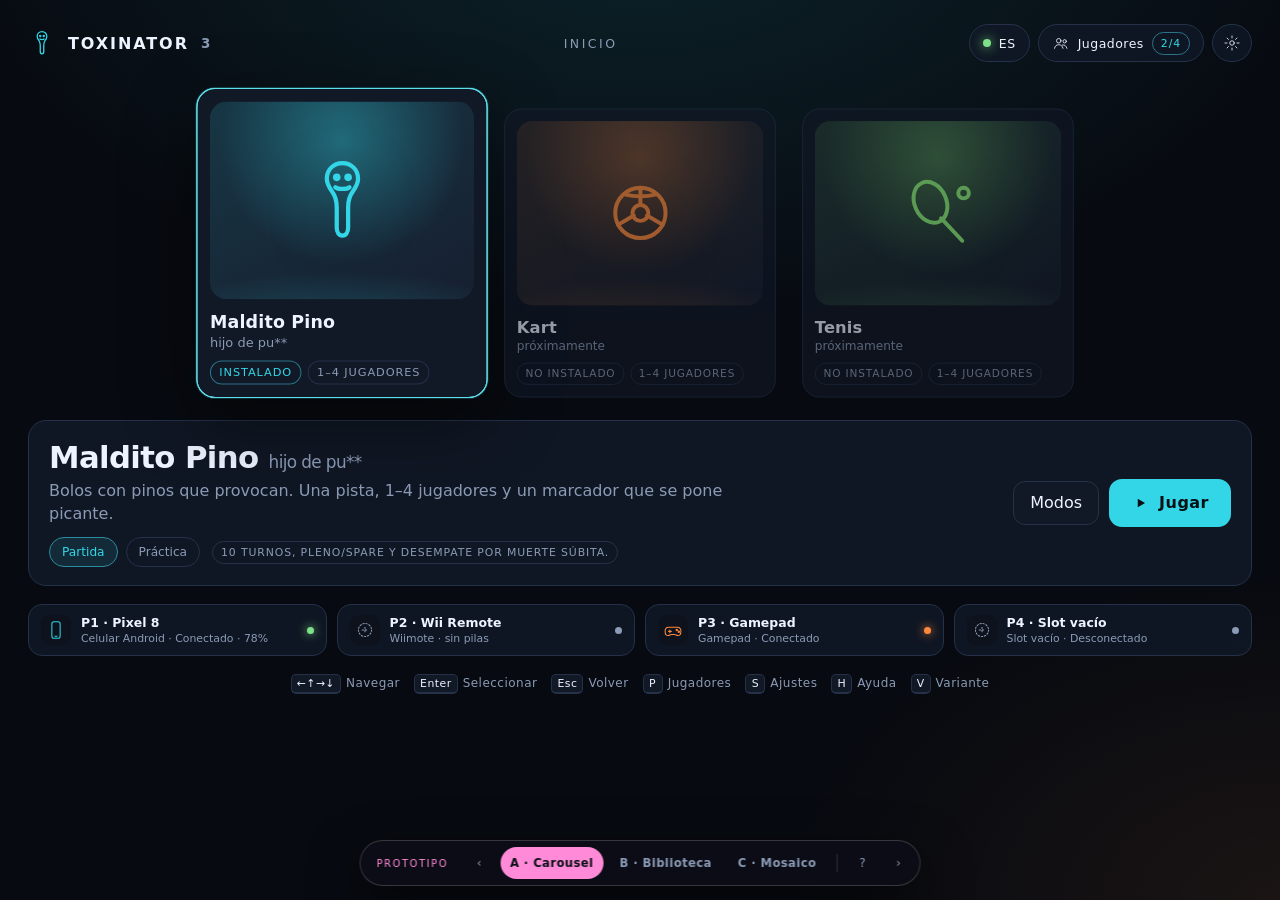
==== prototype/launcher/index.html @ 1ad97343 "prototype: add three launcher UX variants" ====
<!doctype html>
<html lang="es">
  <head>
    <meta charset="utf-8" />
    <meta name="viewport" content="width=device-width, initial-scale=1" />
    <meta name="theme-color" content="#070a10" />
    <title>Toxinator 3 — Launcher prototype</title>
    <link rel="stylesheet" href="./styles.css" />
  </head>
  <body>
    <div id="app"></div>
    <div id="proto-bar" aria-label="Selector de variante del prototipo"></div>
    <noscript>Este prototipo necesita JavaScript.</noscript>
    <script src="./app.js"></script>
  </body>
</html>
---- prototype/launcher/styles.css ----
:root {
  color-scheme: dark;
  --bg: #070a10;
  --bg-2: #0d121c;
  --panel: #111826;
  --panel-2: #161f30;
  --line: #243149;
  --text: #eef4ff;
  --muted: #8b9bb6;
  --accent: #33d6e6;
  --warm: #ff8a3d;
  --green: #7fe08a;
  --red: #ff5c6c;
  --radius: 18px;
  --shadow: 0 24px 80px rgba(0, 0, 0, 0.45);
}

* {
  box-sizing: border-box;
}

html,
body {
  margin: 0;
  min-height: 100%;
  background: var(--bg);
  color: var(--text);
  font-family: system-ui, -apple-system, "Segoe UI", Roboto, sans-serif;
  overscroll-behavior: none;
}

body {
  min-height: 100dvh;
  background:
    radial-gradient(1200px 700px at 50% -10%, rgba(51, 214, 230, 0.12), transparent 60%),
    radial-gradient(900px 600px at 100% 100%, rgba(255, 138, 61, 0.08), transparent 55%),
    var(--bg);
}

button {
  font: inherit;
  color: inherit;
  border: 0;
  background: none;
  cursor: pointer;
}

svg {
  display: block;
}

#app {
  min-height: 100dvh;
  position: relative;
  overflow: hidden;
}

.launcher {
  min-height: 100dvh;
  padding: 20px 28px 92px;
  display: grid;
  grid-template-rows: auto 1fr auto;
  gap: 18px;
}

/* ---------- top bar ---------- */

.topbar {
  display: flex;
  align-items: center;
  justify-content: space-between;
  gap: 20px;
  min-height: 46px;
}

.brand {
  display: flex;
  align-items: center;
  gap: 12px;
  font-weight: 800;
  letter-spacing: 0.12em;
  text-transform: uppercase;
}

.brand .mark {
  width: 28px;
  height: 28px;
  color: var(--accent);
}

.brand small {
  color: var(--muted);
  font-weight: 600;
  letter-spacing: 0.16em;
}

.topbar-center {
  color: var(--muted);
  font-size: 0.78rem;
  letter-spacing: 0.2em;
  text-transform: uppercase;
}

.topbar-actions {
  display: flex;
  align-items: center;
  gap: 8px;
}

.pill-button {
  display: inline-flex;
  align-items: center;
  gap: 8px;
  min-height: 38px;
  padding: 0 13px;
  border: 1px solid var(--line);
  border-radius: 999px;
  background: color-mix(in srgb, var(--panel) 82%, transparent);
  color: var(--text);
  font-size: 0.78rem;
  letter-spacing: 0.04em;
  transition: border-color 160ms ease, transform 160ms ease, background 160ms ease;
}

.pill-button:hover,
.pill-button:focus-visible {
  border-color: color-mix(in srgb, var(--accent) 70%, white);
  background: var(--panel-2);
  outline: none;
}

.pill-button:active {
  transform: translateY(1px);
}

.pill-button.icon-only {
  width: 40px;
  justify-content: center;
  padding: 0;
}

.pill-button .dot {
  width: 8px;
  height: 8px;
  border-radius: 50%;
  background: var(--green);
  box-shadow: 0 0 12px var(--green);
}

/* ---------- icons / art ---------- */

.game-art {
  position: relative;
  display: grid;
  place-items: center;
  overflow: hidden;
  border-radius: calc(var(--radius) - 2px);
  background:
    radial-gradient(circle at 50% 20%, color-mix(in srgb, var(--accent) 36%, transparent), transparent 60%),
    linear-gradient(150deg, color-mix(in srgb, var(--accent) 16%, var(--panel)), var(--panel-2));
  color: var(--accent);
}

.game-art::after {
  content: "";
  position: absolute;
  inset: auto -30% -55% -30%;
  height: 70%;
  background: radial-gradient(ellipse at center, color-mix(in srgb, var(--accent) 26%, transparent), transparent 70%);
  pointer-events: none;
}

.game-art svg {
  width: 46%;
  height: 46%;
  position: relative;
  z-index: 1;
  filter: drop-shadow(0 14px 30px rgba(0, 0, 0, 0.35));
}

.game-art .ghost {
  position: absolute;
  right: -12%;
  bottom: -18%;
  width: 60%;
  height: 60%;
  opacity: 0.12;
  transform: rotate(-12deg);
}

/* ---------- common bits ---------- */

.badge {
  display: inline-flex;
  align-items: center;
  gap: 6px;
  padding: 4px 8px;
  border: 1px solid var(--line);
  border-radius: 999px;
  color: var(--muted);
  font-size: 0.68rem;
  letter-spacing: 0.08em;
  text-transform: uppercase;
}

.badge.accent {
  color: var(--accent);
  border-color: color-mix(in srgb, var(--accent) 40%, var(--line));
}

.badge.warn {
  color: var(--warm);
  border-color: color-mix(in srgb, var(--warm) 40%, var(--line));
}

.muted {
  color: var(--muted);
}

.hints {
  display: flex;
  flex-wrap: wrap;
  justify-content: center;
  gap: 14px;
  color: var(--muted);
  font-size: 0.75rem;
  letter-spacing: 0.04em;
  padding-bottom: 2px;
}

.hints kbd {
  display: inline-flex;
  align-items: center;
  justify-content: center;
  min-width: 20px;
  height: 20px;
  margin-right: 5px;
  padding: 0 5px;
  border: 1px solid var(--line);
  border-bottom-width: 2px;
  border-radius: 5px;
  background: var(--panel);
  color: var(--text);
  font: inherit;
  font-size: 0.68rem;
}

/* ---------- controllers ---------- */

.controller-strip {
  display: grid;
  grid-template-columns: repeat(4, minmax(0, 1fr));
  gap: 10px;
}

.controller-chip {
  display: flex;
  align-items: center;
  gap: 10px;
  min-width: 0;
  padding: 10px 12px;
  border: 1px solid var(--line);
  border-radius: 14px;
  background: color-mix(in srgb, var(--panel) 88%, transparent);
  text-align: left;
  transition: border-color 160ms ease, background 160ms ease;
}

.controller-chip:hover,
.controller-chip:focus-visible,
.controller-chip.selected {
  border-color: color-mix(in srgb, var(--accent) 55%, var(--line));
  background: var(--panel-2);
  outline: none;
}

.controller-chip .icon {
  width: 30px;
  height: 30px;
  display: grid;
  place-items: center;
  border-radius: 9px;
  background: var(--bg-2);
  color: var(--accent);
  flex: 0 0 auto;
}

.controller-chip.offline .icon {
  color: var(--muted);
}

.controller-chip.warn .icon {
  color: var(--warm);
}

.controller-chip .meta {
  min-width: 0;
  display: grid;
  gap: 2px;
}

.controller-chip .name {
  font-size: 0.78rem;
  font-weight: 650;
  white-space: nowrap;
  overflow: hidden;
  text-overflow: ellipsis;
}

.controller-chip .sub {
  font-size: 0.68rem;
  color: var(--muted);
  white-space: nowrap;
  overflow: hidden;
  text-overflow: ellipsis;
}

.controller-chip .state-dot {
  width: 7px;
  height: 7px;
  border-radius: 50%;
  margin-left: auto;
  background: var(--muted);
  flex: 0 0 auto;
}

.controller-chip.online .state-dot {
  background: var(--green);
  box-shadow: 0 0 10px var(--green);
}

.controller-chip.warn .state-dot {
  background: var(--warm);
  box-shadow: 0 0 10px var(--warm);
}

/* ---------- variant A: carousel ---------- */

.home-a {
  display: grid;
  grid-template-rows: auto 1fr auto auto auto;
  gap: 18px;
  min-height: calc(100dvh - 112px);
}

.carousel-wrap {
  display: grid;
  align-content: center;
  min-height: 0;
}

.carousel {
  display: flex;
  align-items: stretch;
  justify-content: center;
  gap: 18px;
  perspective: 1200px;
}

.game-card {
  position: relative;
  width: min(280px, 26vw);
  min-width: 210px;
  border: 1px solid var(--line);
  border-radius: var(--radius);
  background: var(--panel);
  padding: 12px;
  text-align: left;
  transition: transform 220ms ease, border-color 220ms ease, box-shadow 220ms ease, opacity 220ms ease;
  opacity: 0.62;
  transform: translateY(10px) scale(0.97);
}

.game-card .game-art {
  height: 190px;
  margin-bottom: 12px;
}

.game-card .card-title {
  font-size: 1.05rem;
  font-weight: 750;
  letter-spacing: 0.01em;
}

.game-card .card-sub {
  color: var(--muted);
  font-size: 0.78rem;
  margin-top: 2px;
}

.game-card .card-meta {
  display: flex;
  flex-wrap: wrap;
  gap: 6px;
  margin-top: 10px;
}

.game-card.selected {
  opacity: 1;
  transform: translateY(0) scale(1.04);
  border-color: color-mix(in srgb, var(--accent) 65%, white);
  box-shadow: 0 22px 70px rgba(0, 0, 0, 0.45), 0 0 0 1px color-mix(in srgb, var(--accent) 28%, transparent);
}

.game-card.selected::before {
  content: "";
  position: absolute;
  inset: -1px;
  border-radius: inherit;
  border: 1px solid color-mix(in srgb, var(--accent) 80%, white);
  pointer-events: none;
}

.details-a {
  display: grid;
  grid-template-columns: 1fr auto;
  gap: 20px;
  align-items: center;
  padding: 18px 20px;
  border: 1px solid var(--line);
  border-radius: var(--radius);
  background: color-mix(in srgb, var(--panel) 92%, transparent);
}

.details-a h2 {
  margin: 0 0 4px;
  font-size: clamp(1.4rem, 2.4vw, 2rem);
  letter-spacing: -0.02em;
}

.details-a p {
  margin: 0;
  color: var(--muted);
  max-width: 68ch;
  line-height: 1.45;
}

.details-actions {
  display: flex;
  gap: 10px;
  align-items: center;
}

.primary-button {
  display: inline-flex;
  align-items: center;
  justify-content: center;
  gap: 10px;
  min-height: 48px;
  padding: 0 22px;
  border-radius: 13px;
  background: var(--accent);
  color: #041014;
  font-weight: 800;
  letter-spacing: 0.03em;
  transition: transform 150ms ease, filter 150ms ease;
}

.primary-button:hover,
.primary-button:focus-visible {
  filter: brightness(1.08);
  outline: none;
}

.primary-button:active {
  transform: translateY(1px);
}

button:disabled {
  opacity: 0.42;
  cursor: not-allowed;
  filter: grayscale(0.25);
}

.secondary-button {
  display: inline-flex;
  align-items: center;
  justify-content: center;
  gap: 8px;
  min-height: 44px;
  padding: 0 16px;
  border: 1px solid var(--line);
  border-radius: 12px;
  background: var(--panel);
  color: var(--text);
  transition: border-color 150ms ease, background 150ms ease;
}

.secondary-button:hover,
.secondary-button:focus-visible {
  border-color: color-mix(in srgb, var(--accent) 55%, var(--line));
  background: var(--panel-2);
  outline: none;
}

.mode-pills {
  display: flex;
  gap: 8px;
  flex-wrap: wrap;
}

.mode-pill {
  padding: 7px 12px;
  border: 1px solid var(--line);
  border-radius: 999px;
  color: var(--muted);
  font-size: 0.76rem;
}

.mode-pill.selected {
  color: var(--accent);
  border-color: color-mix(in srgb, var(--accent) 55%, var(--line));
  background: color-mix(in srgb, var(--accent) 10%, transparent);
}

/* ---------- variant B: sidebar ---------- */

.home-b {
  display: grid;
  grid-template-columns: 310px minmax(0, 1fr) 292px;
  grid-template-rows: auto minmax(0, 1fr) auto;
  gap: 18px;
  min-height: calc(100dvh - 112px);
}

.home-b .topbar {
  grid-column: 1 / -1;
}

.sidebar-b {
  display: grid;
  align-content: start;
  gap: 10px;
  padding: 12px;
  border: 1px solid var(--line);
  border-radius: var(--radius);
  background: color-mix(in srgb, var(--panel) 72%, transparent);
  overflow: auto;
}

.sidebar-title {
  color: var(--muted);
  font-size: 0.7rem;
  letter-spacing: 0.16em;
  text-transform: uppercase;
  padding: 4px 8px 8px;
}

.side-item {
  display: grid;
  grid-template-columns: 54px minmax(0, 1fr) auto;
  gap: 12px;
  align-items: center;
  padding: 10px;
  border: 1px solid transparent;
  border-radius: 13px;
  text-align: left;
  transition: background 150ms ease, border-color 150ms ease;
}

.side-item:hover,
.side-item:focus-visible {
  background: var(--panel-2);
  outline: none;
}

.side-item.selected {
  border-color: color-mix(in srgb, var(--accent) 55%, var(--line));
  background: color-mix(in srgb, var(--accent) 9%, var(--panel));
}

.side-item .game-art {
  width: 54px;
  height: 54px;
  border-radius: 11px;
}

.side-item .game-art svg {
  width: 54%;
  height: 54%;
}

.side-item .title,
.side-item .sub {
  display: block;
}

.side-item .title {
  font-weight: 700;
  font-size: 0.9rem;
}

.side-item .sub {
  color: var(--muted);
  font-size: 0.72rem;
  margin-top: 2px;
}

.side-item .state {
  width: 8px;
  height: 8px;
  border-radius: 50%;
  background: var(--muted);
}

.side-item.installed .state {
  background: var(--green);
  box-shadow: 0 0 10px var(--green);
}

.hero-b {
  display: grid;
  grid-template-rows: minmax(0, 1fr) auto;
  gap: 16px;
  min-height: 0;
}

.hero-art-b {
  position: relative;
  min-height: 0;
  border: 1px solid var(--line);
  border-radius: var(--radius);
  overflow: hidden;
}

.hero-art-b .game-art {
  position: absolute;
  inset: 0;
  border-radius: 0;
}

.hero-art-b .game-art svg {
  width: min(34%, 300px);
  height: min(34%, 300px);
}

.hero-overlay-b {
  position: absolute;
  inset: auto 0 0;
  padding: 26px;
  background: linear-gradient(180deg, transparent, rgba(4, 8, 14, 0.92) 55%);
}

.hero-overlay-b h2 {
  margin: 0 0 6px;
  font-size: clamp(1.8rem, 3.6vw, 3.2rem);
  letter-spacing: -0.035em;
}

.hero-overlay-b p {
  margin: 0;
  max-width: 66ch;
  color: var(--muted);
  line-height: 1.45;
}

.hero-actions-b {
  display: flex;
  align-items: center;
  justify-content: space-between;
  gap: 14px;
  padding: 14px 16px;
  border: 1px solid var(--line);
  border-radius: var(--radius);
  background: var(--panel);
}

.hero-meta-b {
  display: flex;
  gap: 8px;
  flex-wrap: wrap;
}

.controller-panel-b {
  display: grid;
  align-content: start;
  gap: 10px;
  padding: 14px;
  border: 1px solid var(--line);
  border-radius: var(--radius);
  background: color-mix(in srgb, var(--panel) 78%, transparent);
}

.controller-panel-b .controller-strip {
  grid-template-columns: 1fr;
}

.panel-heading {
  display: flex;
  align-items: center;
  justify-content: space-between;
  gap: 10px;
  color: var(--muted);
  font-size: 0.7rem;
  letter-spacing: 0.14em;
  text-transform: uppercase;
  padding: 2px 4px 6px;
}

.panel-heading button {
  color: var(--accent);
  font-size: 0.7rem;
  letter-spacing: 0.06em;
  text-transform: uppercase;
}

.home-b .hints {
  grid-column: 1 / -1;
}

/* ---------- variant C: mosaic ---------- */

.home-c {
  display: grid;
  grid-template-rows: auto minmax(0, 1fr) auto auto;
  gap: 16px;
  min-height: calc(100dvh - 112px);
}

.top-c {
  display: flex;
  align-items: center;
  justify-content: space-between;
  gap: 16px;
}

.top-c .brand {
  font-size: 0.9rem;
}

.status-dots {
  display: flex;
  align-items: center;
  gap: 8px;
}

.status-dot {
  width: 10px;
  height: 10px;
  border-radius: 50%;
  background: var(--line);
}

.status-dot.online {
  background: var(--green);
  box-shadow: 0 0 12px var(--green);
}

.status-dot.warn {
  background: var(--warm);
  box-shadow: 0 0 12px var(--warm);
}

.grid-c {
  display: grid;
  grid-template-columns: 1.35fr 0.85fr;
  grid-template-rows: 1.2fr 0.8fr;
  gap: 14px;
  min-height: 0;
}

.tile {
  position: relative;
  border: 1px solid var(--line);
  border-radius: var(--radius);
  overflow: hidden;
  min-height: 0;
  text-align: left;
  transition: border-color 180ms ease, transform 180ms ease, opacity 180ms ease;
  opacity: 0.72;
}

.tile .game-art {
  position: absolute;
  inset: 0;
  border-radius: 0;
}

.tile .game-art svg {
  width: min(36%, 180px);
  height: min(36%, 180px);
}

.tile .tile-label {
  position: absolute;
  inset: auto 0 0;
  padding: 18px;
  background: linear-gradient(180deg, transparent, rgba(4, 8, 14, 0.92) 60%);
}

.tile .tile-label .title {
  font-size: clamp(1.1rem, 2.2vw, 1.7rem);
  font-weight: 800;
  letter-spacing: -0.02em;
}

.tile .tile-label .sub {
  color: var(--muted);
  font-size: 0.78rem;
  margin-top: 3px;
}

.tile.selected {
  opacity: 1;
  border-color: color-mix(in srgb, var(--accent) 70%, white);
  transform: scale(1.01);
  box-shadow: 0 18px 60px rgba(0, 0, 0, 0.4);
}

.tile.selected::after {
  content: "";
  position: absolute;
  inset: 0;
  border: 1px solid color-mix(in srgb, var(--accent) 80%, white);
  border-radius: inherit;
  pointer-events: none;
}

.tile.empty-tile {
  opacity: 0.38;
}

.sheet-c {
  display: grid;
  grid-template-columns: minmax(0, 1fr) auto;
  gap: 18px;
  align-items: center;
  padding: 16px 20px;
  border: 1px solid var(--line);
  border-radius: var(--radius);
  background: color-mix(in srgb, var(--panel) 92%, transparent);
  backdrop-filter: blur(12px);
}

.sheet-c h2 {
  margin: 0 0 4px;
  font-size: clamp(1.2rem, 2vw, 1.65rem);
}

.sheet-c p {
  margin: 0;
  color: var(--muted);
  line-height: 1.4;
}

.sheet-actions-c {
  display: flex;
  gap: 10px;
  align-items: center;
}

.empty-home {
  display: grid;
  place-content: center;
  gap: 14px;
  min-height: calc(100dvh - 190px);
  text-align: center;
  border: 1px dashed var(--line);
  border-radius: var(--radius);
}

.empty-home h2 {
  margin: 0;
  font-size: clamp(1.6rem, 3vw, 2.6rem);
}

.empty-home p {
  margin: 0;
  color: var(--muted);
  max-width: 56ch;
  line-height: 1.5;
}

.empty-home .secondary-button {
  justify-self: center;
  min-width: 220px;
}

/* ---------- overlays ---------- */

.overlay {
  position: fixed;
  inset: 0;
  z-index: 500;
  display: grid;
  place-items: center;
  padding: 24px 24px 92px;
  background: rgba(3, 6, 11, 0.82);
}

@keyframes overlay-in {
  from {
    opacity: 0;
  }
  to {
    opacity: 1;
  }
}

.panel {
  width: min(980px, 100%);
  max-height: min(760px, calc(100dvh - 130px));
  overflow: auto;
  border: 1px solid var(--line);
  border-radius: 24px;
  background: #141c2b;
  box-shadow: var(--shadow);
}

@keyframes panel-in {
  from {
    transform: translateY(16px) scale(0.985);
    opacity: 0;
  }
  to {
    transform: translateY(0) scale(1);
    opacity: 1;
  }
}

.panel-header {
  display: flex;
  align-items: flex-start;
  justify-content: space-between;
  gap: 18px;
  padding: 24px 26px 0;
}

.panel-header h2 {
  margin: 0;
  font-size: clamp(1.4rem, 2.4vw, 2rem);
  letter-spacing: -0.02em;
}

.panel-header p {
  margin: 4px 0 0;
  color: var(--muted);
  line-height: 1.4;
}

.panel-body {
  padding: 20px 26px 26px;
}

.panel-actions {
  display: flex;
  justify-content: flex-end;
  gap: 10px;
  padding: 0 26px 24px;
}

.panel-close {
  width: 40px;
  height: 40px;
  display: grid;
  place-items: center;
  border: 1px solid var(--line);
  border-radius: 11px;
  color: var(--muted);
}

.panel-close:hover,
.panel-close:focus-visible {
  color: var(--text);
  border-color: var(--accent);
  outline: none;
}

.detail-layout {
  display: grid;
  grid-template-columns: 300px minmax(0, 1fr);
  gap: 24px;
}

.detail-art {
  min-height: 300px;
  background-color: #0f1622;
}

.detail-info h3 {
  margin: 0 0 6px;
  font-size: clamp(1.6rem, 3vw, 2.4rem);
  letter-spacing: -0.03em;
}

.detail-info .subtitle {
  color: var(--muted);
  margin: 0 0 14px;
}

.detail-info .description {
  color: var(--muted);
  line-height: 1.55;
  margin: 0 0 18px;
}

.meta-grid {
  display: grid;
  grid-template-columns: repeat(2, minmax(0, 1fr));
  gap: 10px;
  margin: 18px 0;
}

.meta-item {
  padding: 10px 12px;
  border: 1px solid var(--line);
  border-radius: 12px;
  background: var(--bg-2);
}

.meta-item .label {
  color: var(--muted);
  font-size: 0.68rem;
  letter-spacing: 0.12em;
  text-transform: uppercase;
}

.meta-item .value {
  margin-top: 4px;
  font-weight: 650;
}

.mode-list {
  display: grid;
  gap: 8px;
  margin: 14px 0;
}

.mode-row {
  display: flex;
  align-items: center;
  justify-content: space-between;
  gap: 12px;
  padding: 12px 14px;
  border: 1px solid var(--line);
  border-radius: 12px;
  background: var(--bg-2);
  text-align: left;
}

.mode-row.selected {
  border-color: color-mix(in srgb, var(--accent) 60%, var(--line));
  background: color-mix(in srgb, var(--accent) 8%, var(--bg-2));
}

.mode-row .mode-name,
.mode-row .mode-desc {
  display: block;
}

.mode-row .mode-name {
  font-weight: 650;
}

.mode-row .mode-desc {
  color: var(--muted);
  font-size: 0.78rem;
  margin-top: 2px;
}

/* settings */

.settings-list {
  display: grid;
  gap: 8px;
}

.setting-row {
  display: grid;
  grid-template-columns: minmax(0, 1fr) auto;
  gap: 16px;
  align-items: center;
  padding: 13px 14px;
  border: 1px solid var(--line);
  border-radius: 12px;
  background: var(--bg-2);
  text-align: left;
}

.setting-row.selected {
  border-color: color-mix(in srgb, var(--accent) 60%, var(--line));
  background: color-mix(in srgb, var(--accent) 8%, var(--bg-2));
}

.setting-row .setting-label {
  font-weight: 650;
}

.setting-row .setting-desc {
  color: var(--muted);
  font-size: 0.76rem;
  margin-top: 2px;
}

.setting-value {
  display: flex;
  align-items: center;
  gap: 8px;
  color: var(--accent);
  font-weight: 700;
  font-variant-numeric: tabular-nums;
}

.value-step {
  width: 30px;
  height: 30px;
  display: grid;
  place-items: center;
  border: 1px solid var(--line);
  border-radius: 8px;
  color: var(--muted);
  background: var(--panel);
}

.value-step:hover,
.value-step:focus-visible {
  color: var(--text);
  border-color: var(--accent);
  outline: none;
}

/* players */

.players-summary {
  display: flex;
  align-items: center;
  justify-content: space-between;
  gap: 14px;
  padding: 12px 14px;
  margin-bottom: 14px;
  border: 1px solid var(--line);
  border-radius: 12px;
  background: var(--bg-2);
}

.players-summary .caps {
  display: flex;
  gap: 6px;
  flex-wrap: wrap;
}

.slots-grid {
  display: grid;
  grid-template-columns: repeat(2, minmax(0, 1fr));
  gap: 12px;
}

.slot-card {
  display: grid;
  gap: 12px;
  padding: 16px;
  border: 1px solid var(--line);
  border-radius: 14px;
  background: var(--bg-2);
  text-align: left;
  transition: border-color 150ms ease, background 150ms ease;
}

.slot-card:hover,
.slot-card:focus-visible {
  border-color: color-mix(in srgb, var(--accent) 45%, var(--line));
  outline: none;
}

.slot-card.selected {
  border-color: color-mix(in srgb, var(--accent) 70%, var(--line));
  background: color-mix(in srgb, var(--accent) 7%, var(--bg-2));
}

.slot-head {
  display: flex;
  align-items: center;
  justify-content: space-between;
  gap: 10px;
}

.slot-title {
  font-weight: 750;
}

.slot-status {
  display: flex;
  align-items: center;
  gap: 7px;
  color: var(--muted);
  font-size: 0.72rem;
}

.slot-body {
  display: flex;
  align-items: center;
  gap: 12px;
}

.slot-icon {
  width: 42px;
  height: 42px;
  display: grid;
  place-items: center;
  border-radius: 11px;
  background: var(--panel);
  color: var(--accent);
  flex: 0 0 auto;
}

.slot-icon.offline {
  color: var(--muted);
}

.slot-name {
  font-weight: 650;
}

.slot-caps {
  display: flex;
  flex-wrap: wrap;
  gap: 5px;
  margin-top: 5px;
}

.slot-warning {
  color: var(--warm);
  font-size: 0.75rem;
  display: flex;
  align-items: center;
  gap: 6px;
}

/* connecting */

.qr-wrap {
  display: grid;
  grid-template-columns: 190px minmax(0, 1fr);
  gap: 24px;
  align-items: center;
}

.qr {
  width: 190px;
  height: 190px;
  padding: 10px;
  border-radius: 14px;
  background: #f4f7ff;
  display: grid;
  grid-template-columns: repeat(11, 1fr);
  grid-template-rows: repeat(11, 1fr);
  gap: 2px;
}

.qr span {
  border-radius: 1px;
  background: #0b0d12;
}

.qr span.blank {
  background: transparent;
}

.spinner {
  width: 26px;
  height: 26px;
  border: 3px solid var(--line);
  border-top-color: var(--accent);
  border-radius: 50%;
  animation: spin 800ms linear infinite;
}

@keyframes spin {
  to {
    transform: rotate(360deg);
  }
}

.connecting-copy {
  display: grid;
  gap: 10px;
}

.connecting-copy h3 {
  margin: 0;
  font-size: 1.2rem;
}

.connecting-copy p {
  margin: 0;
  color: var(--muted);
  line-height: 1.5;
}

.inline-status {
  display: flex;
  align-items: center;
  gap: 10px;
  color: var(--accent);
  font-size: 0.8rem;
  letter-spacing: 0.06em;
  text-transform: uppercase;
}

/* error / quit / off / launch */

.error-panel {
  border-color: color-mix(in srgb, var(--red) 45%, var(--line));
}

.error-icon {
  width: 46px;
  height: 46px;
  display: grid;
  place-items: center;
  border-radius: 13px;
  background: color-mix(in srgb, var(--red) 14%, transparent);
  color: var(--red);
  margin-bottom: 14px;
}

.off-screen {
  display: grid;
  place-content: center;
  gap: 12px;
  min-height: 60vh;
  text-align: center;
}

.off-screen h2 {
  margin: 0;
  font-size: clamp(1.5rem, 3vw, 2.4rem);
}

.off-screen p {
  margin: 0;
  color: var(--muted);
}

.launch-panel {
  width: min(760px, 100%);
  padding: 34px;
  border: 1px solid var(--line);
  border-radius: 24px;
  background: linear-gradient(180deg, var(--panel-2), var(--panel));
  text-align: center;
}

.launch-art {
  width: 132px;
  height: 132px;
  margin: 0 auto 20px;
  border-radius: 22px;
}

.launch-panel h2 {
  margin: 0 0 6px;
  font-size: clamp(1.5rem, 3vw, 2.2rem);
}

.launch-panel p {
  margin: 0;
  color: var(--muted);
}

.progress {
  height: 8px;
  margin: 24px 0 12px;
  border-radius: 999px;
  background: var(--line);
  overflow: hidden;
}

.progress span {
  display: block;
  height: 100%;
  width: 0;
  border-radius: inherit;
  background: linear-gradient(90deg, var(--accent), var(--warm));
  animation: progress 2.2s cubic-bezier(0.4, 0.1, 0.2, 1) forwards;
}

@keyframes progress {
  to {
    width: 100%;
  }
}

.launch-status {
  color: var(--accent);
  font-size: 0.8rem;
  letter-spacing: 0.12em;
  text-transform: uppercase;
}

/* help */

.help-grid {
  display: grid;
  grid-template-columns: repeat(2, minmax(0, 1fr));
  gap: 10px 22px;
  margin: 18px 0;
}

.help-row {
  display: flex;
  align-items: flex-start;
  justify-content: space-between;
  gap: 16px;
  padding-bottom: 8px;
  border-bottom: 1px solid var(--line);
}

.help-row code {
  color: var(--accent);
  font-size: 0.8rem;
  white-space: nowrap;
}

.help-row span {
  color: var(--muted);
  font-size: 0.8rem;
  text-align: right;
}

.state-line {
  margin-top: 16px;
  padding: 12px 14px;
  border: 1px solid var(--line);
  border-radius: 12px;
  background: var(--bg-2);
  color: var(--muted);
  font-size: 0.78rem;
  line-height: 1.5;
}

.state-line code {
  color: var(--accent);
}

/* ---------- floating prototype bar ---------- */

#proto-bar {
  position: fixed;
  left: 50%;
  bottom: 14px;
  z-index: 1000;
  transform: translateX(-50%);
  display: flex;
  align-items: center;
  gap: 6px;
  max-width: calc(100vw - 20px);
  overflow-x: auto;
  padding: 6px;
  border: 1px solid rgba(255, 255, 255, 0.18);
  border-radius: 999px;
  background: rgba(12, 14, 22, 0.92);
  box-shadow: 0 18px 50px rgba(0, 0, 0, 0.55);
  backdrop-filter: blur(14px);
  color: var(--text);
  font-size: 0.74rem;
}

#proto-bar .proto-label {
  padding: 0 10px;
  color: #ff8ad8;
  font-size: 0.62rem;
  letter-spacing: 0.16em;
  text-transform: uppercase;
  white-space: nowrap;
}

#proto-bar .variant-button {
  min-width: 34px;
  height: 32px;
  padding: 0 10px;
  border-radius: 999px;
  color: var(--muted);
  font-size: 0.72rem;
  font-weight: 700;
  letter-spacing: 0.04em;
}

#proto-bar .variant-button:hover,
#proto-bar .variant-button:focus-visible {
  color: var(--text);
  background: rgba(255, 255, 255, 0.08);
  outline: none;
}

#proto-bar .variant-button.active {
  color: #091016;
  background: #ff8ad8;
}

#proto-bar .arrow {
  width: 30px;
  height: 30px;
  display: grid;
  place-items: center;
  border-radius: 50%;
  color: var(--muted);
}

#proto-bar .arrow:hover,
#proto-bar .arrow:focus-visible {
  color: var(--text);
  background: rgba(255, 255, 255, 0.08);
  outline: none;
}

#proto-bar .divider {
  width: 1px;
  height: 18px;
  background: rgba(255, 255, 255, 0.14);
  margin: 0 4px;
}

/* ---------- responsive ---------- */

@media (max-width: 1100px) {
  .home-b {
    grid-template-columns: 260px minmax(0, 1fr);
  }

  .controller-panel-b {
    grid-column: 1 / -1;
  }

  .controller-panel-b .controller-strip {
    grid-template-columns: repeat(4, minmax(0, 1fr));
  }
}

@media (max-width: 900px) {
  .launcher {
    padding: 16px 16px 88px;
  }

  .topbar-center {
    display: none;
  }

  .game-card {
    width: min(240px, 44vw);
  }

  .home-b {
    grid-template-columns: 1fr;
    grid-template-rows: auto auto auto auto;
  }

  .sidebar-b {
    grid-template-columns: repeat(3, minmax(0, 1fr));
  }

  .sidebar-title {
    display: none;
  }

  .side-item {
    grid-template-columns: 42px minmax(0, 1fr);
  }

  .side-item .state {
    display: none;
  }

  .hero-art-b {
    min-height: 280px;
  }

  .grid-c {
    grid-template-columns: 1fr;
    grid-template-rows: repeat(3, minmax(140px, 1fr));
  }

  .detail-layout {
    grid-template-columns: 1fr;
  }

  .detail-art {
    min-height: 200px;
  }

  .slots-grid,
  .help-grid {
    grid-template-columns: 1fr;
  }

  .qr-wrap {
    grid-template-columns: 1fr;
    justify-items: center;
  }

  .controller-strip {
    grid-template-columns: repeat(2, minmax(0, 1fr));
  }

  .sheet-c {
    grid-template-columns: 1fr;
  }
}

@media (max-width: 620px) {
  .carousel {
    justify-content: flex-start;
    overflow-x: auto;
    padding: 8px 4px 18px;
  }

  .game-card {
    width: 220px;
  }

  .details-a {
    grid-template-columns: 1fr;
  }

  .details-actions {
    justify-content: flex-start;
  }

  .topbar-actions .pill-button span.label {
    display: none;
  }

  .sidebar-b {
    grid-template-columns: 1fr;
  }

  .meta-grid {
    grid-template-columns: 1fr;
  }
}
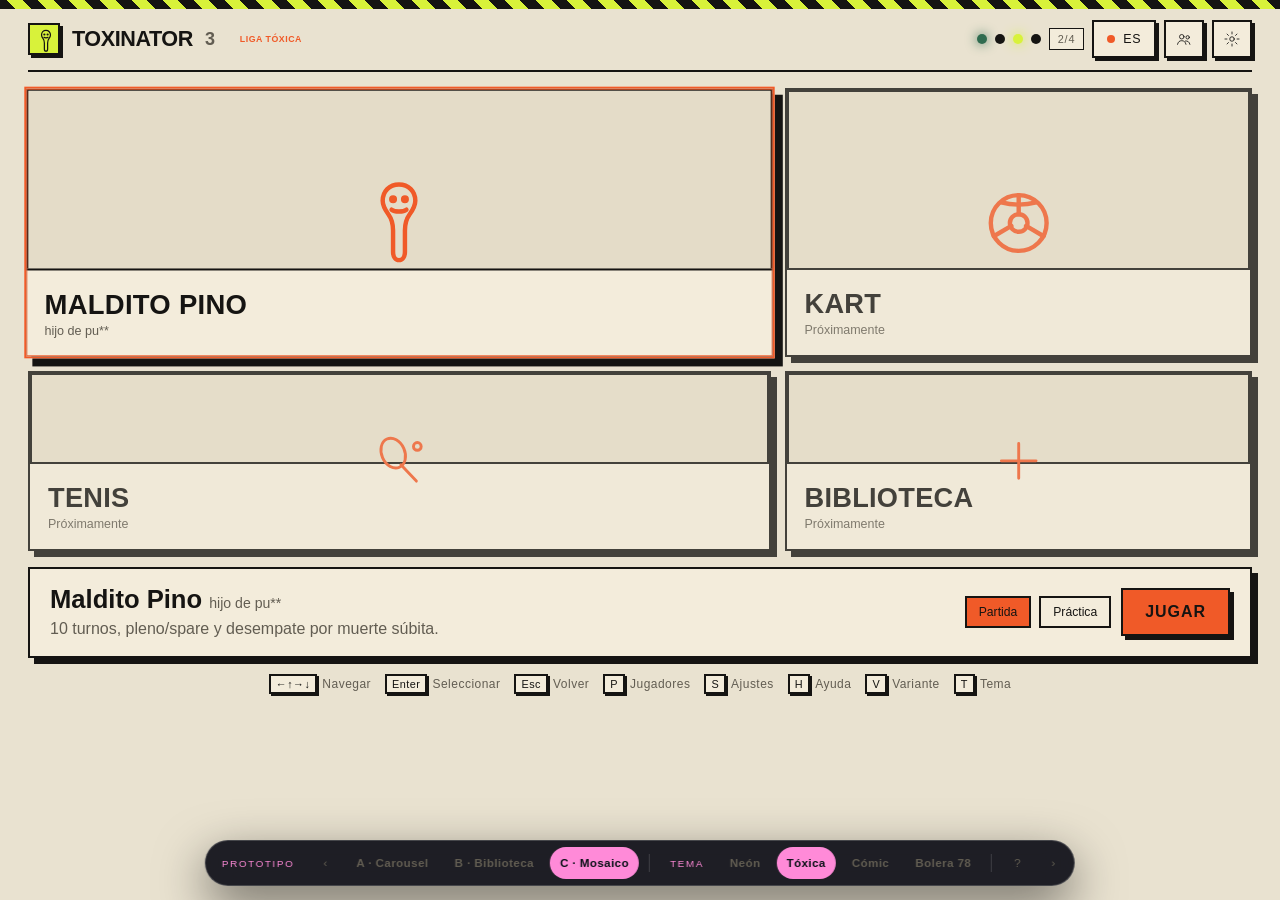
==== commit fe21e5a0: "prototype: explore three launcher identities" ====
--- a/prototype/launcher/index.html
+++ b/prototype/launcher/index.html
@@ -7,7 +7,7 @@
     <title>Toxinator 3 — Launcher prototype</title>
     <link rel="stylesheet" href="./styles.css" />
   </head>
-  <body>
+  <body class="theme-toxica">
     <div id="app"></div>
     <div id="proto-bar" aria-label="Selector de variante del prototipo"></div>
     <noscript>Este prototipo necesita JavaScript.</noscript>
--- a/prototype/launcher/styles.css
+++ b/prototype/launcher/styles.css
@@ -13,6 +13,8 @@
   --red: #ff5c6c;
   --radius: 18px;
   --shadow: 0 24px 80px rgba(0, 0, 0, 0.45);
+  --font-ui: system-ui, -apple-system, "Segoe UI", Roboto, sans-serif;
+  --font-display: var(--font-ui);
 }
 
 * {
@@ -25,8 +27,23 @@
   min-height: 100%;
   background: var(--bg);
   color: var(--text);
-  font-family: system-ui, -apple-system, "Segoe UI", Roboto, sans-serif;
+  font-family: var(--font-ui);
   overscroll-behavior: none;
+}
+
+.brand,
+.details-a h2,
+.hero-overlay-b h2,
+.tile .tile-label .title,
+.sheet-c h2,
+.panel-header h2,
+.detail-info h3,
+.launch-panel h2,
+.off-screen h2,
+.empty-home h2,
+.game-card .card-title,
+.side-item .title {
+  font-family: var(--font-display);
 }
 
 body {
@@ -92,6 +109,16 @@
   color: var(--muted);
   font-weight: 600;
   letter-spacing: 0.16em;
+}
+
+.brand-tag {
+  margin-left: 10px;
+  color: var(--muted);
+  font-family: var(--font-ui);
+  font-size: 0.55rem;
+  font-weight: 700;
+  letter-spacing: 0.14em;
+  text-transform: uppercase;
 }
 
 .topbar-center {
@@ -156,9 +183,9 @@
   overflow: hidden;
   border-radius: calc(var(--radius) - 2px);
   background:
-    radial-gradient(circle at 50% 20%, color-mix(in srgb, var(--accent) 36%, transparent), transparent 60%),
-    linear-gradient(150deg, color-mix(in srgb, var(--accent) 16%, var(--panel)), var(--panel-2));
-  color: var(--accent);
+    radial-gradient(circle at 50% 20%, color-mix(in srgb, var(--game-accent, var(--accent)) 36%, transparent), transparent 60%),
+    linear-gradient(150deg, color-mix(in srgb, var(--game-accent, var(--accent)) 16%, var(--panel)), var(--panel-2));
+  color: var(--game-accent, var(--accent));
 }
 
 .game-art::after {
@@ -166,7 +193,7 @@
   position: absolute;
   inset: auto -30% -55% -30%;
   height: 70%;
-  background: radial-gradient(ellipse at center, color-mix(in srgb, var(--accent) 26%, transparent), transparent 70%);
+  background: radial-gradient(ellipse at center, color-mix(in srgb, var(--game-accent, var(--accent)) 26%, transparent), transparent 70%);
   pointer-events: none;
 }
 
@@ -1474,6 +1501,7 @@
   font-size: 0.72rem;
   font-weight: 700;
   letter-spacing: 0.04em;
+  white-space: nowrap;
 }
 
 #proto-bar .variant-button:hover,
@@ -1532,6 +1560,22 @@
     padding: 16px 16px 88px;
   }
 
+  .topbar,
+  .top-c {
+    flex-wrap: wrap;
+    row-gap: 8px;
+  }
+
+  .brand-tag {
+    display: none;
+  }
+
+  body.theme-bolera78 .topbar,
+  body.theme-bolera78 .top-c {
+    margin: -16px -16px 0;
+    padding: 10px 12px;
+  }
+
   .topbar-center {
     display: none;
   }
@@ -1628,3 +1672,969 @@
     grid-template-columns: 1fr;
   }
 }
+
+/* ================================================================
+   DESIGN DIRECTIONS
+   The three identities below are deliberately not "dark neon UI".
+   They are grounded in the console's living-room / bowling / comic
+   subject matter and use flat color, edge, and type as structure.
+   ================================================================ */
+
+/* ---------- 1. LIGA TÓXICA ---------- */
+
+body.theme-toxica {
+  color-scheme: light;
+  --bg: #e9e2d0;
+  --bg-2: #f3ecdb;
+  --panel: #f3ecdb;
+  --panel-2: #e4dcc8;
+  --line: #151412;
+  --text: #151412;
+  --muted: #625d52;
+  --accent: #f05a28;
+  --warm: #d8f23a;
+  --green: #2f6b4f;
+  --red: #c7352b;
+  --radius: 0px;
+  --shadow: 8px 8px 0 #151412;
+  --font-ui: "Nimbus Sans Narrow", "Liberation Sans", sans-serif;
+  --font-display: "Nimbus Sans Narrow", "Liberation Sans", sans-serif;
+  background-color: var(--bg);
+  background-image: none;
+}
+
+body.theme-toxica::before {
+  content: "";
+  position: fixed;
+  inset: 0 0 auto;
+  z-index: 1001;
+  height: 9px;
+  background: repeating-linear-gradient(
+    45deg,
+    var(--line) 0 11px,
+    var(--warm) 11px 22px
+  );
+  pointer-events: none;
+}
+
+body.theme-toxica .topbar,
+body.theme-toxica .top-c {
+  border-bottom: 2px solid var(--line);
+  padding-bottom: 12px;
+}
+
+body.theme-toxica .brand {
+  font-size: 1.35rem;
+  letter-spacing: -0.02em;
+  text-transform: uppercase;
+}
+
+body.theme-toxica .brand .mark {
+  width: 32px;
+  height: 32px;
+  padding: 3px;
+  color: var(--line);
+  background: var(--warm);
+  border: 2px solid var(--line);
+  box-shadow: 3px 3px 0 var(--line);
+}
+
+body.theme-toxica .brand-tag {
+  color: var(--accent);
+  font-family: var(--font-display);
+  letter-spacing: 0.06em;
+}
+
+body.theme-toxica .topbar-center {
+  font-family: var(--font-display);
+  color: var(--line);
+  letter-spacing: 0.18em;
+}
+
+body.theme-toxica .pill-button,
+body.theme-toxica .secondary-button,
+body.theme-toxica .value-step {
+  border: 2px solid var(--line);
+  border-radius: 0;
+  background: var(--panel);
+  box-shadow: 3px 3px 0 var(--line);
+  color: var(--line);
+}
+
+body.theme-toxica .pill-button .dot {
+  background: var(--accent);
+  box-shadow: none;
+}
+
+body.theme-toxica .pill-button:hover,
+body.theme-toxica .pill-button:focus-visible,
+body.theme-toxica .secondary-button:hover,
+body.theme-toxica .secondary-button:focus-visible {
+  background: var(--warm);
+  border-color: var(--line);
+}
+
+body.theme-toxica .game-art {
+  background: var(--panel-2);
+  border: 2px solid var(--line);
+  border-radius: 0;
+  box-shadow: 5px 5px 0 var(--line);
+  color: var(--accent);
+}
+
+body.theme-toxica .game-art::after {
+  inset: auto 0 0;
+  height: 10px;
+  background: repeating-linear-gradient(
+    45deg,
+    var(--line) 0 8px,
+    var(--warm) 8px 16px
+  );
+  opacity: 1;
+}
+
+body.theme-toxica .game-art svg {
+  filter: none;
+}
+
+body.theme-toxica .game-card,
+body.theme-toxica .tile {
+  border: 2px solid var(--line);
+  border-radius: 0;
+  background: var(--panel);
+  box-shadow: 6px 6px 0 var(--line);
+  opacity: 0.78;
+}
+
+body.theme-toxica .game-card.selected,
+body.theme-toxica .tile.selected {
+  border-color: var(--accent);
+  box-shadow: 8px 8px 0 var(--line);
+  opacity: 1;
+}
+
+body.theme-toxica .game-card.selected::before,
+body.theme-toxica .tile.selected::after {
+  border-color: var(--accent);
+  border-radius: 0;
+}
+
+body.theme-toxica .tile .tile-label {
+  background: var(--panel);
+  border-top: 2px solid var(--line);
+}
+
+body.theme-toxica .tile .tile-label .title,
+body.theme-toxica .game-card .card-title {
+  text-transform: uppercase;
+  letter-spacing: 0.01em;
+}
+
+body.theme-toxica .tile .tile-label .sub,
+body.theme-toxica .game-card .card-sub {
+  font-family: var(--font-ui);
+  color: var(--muted);
+}
+
+body.theme-toxica .badge {
+  border: 1.5px solid var(--line);
+  border-radius: 0;
+  background: var(--panel);
+  color: var(--muted);
+  font-family: var(--font-ui);
+}
+
+body.theme-toxica .badge.accent {
+  border-color: var(--accent);
+  background: var(--accent);
+  color: var(--line);
+}
+
+body.theme-toxica .badge.warn {
+  border-color: var(--line);
+  background: var(--warm);
+  color: var(--line);
+}
+
+body.theme-toxica .primary-button {
+  border: 2px solid var(--line);
+  border-radius: 0;
+  background: var(--warm);
+  color: var(--line);
+  box-shadow: 4px 4px 0 var(--line);
+  font-family: var(--font-display);
+  text-transform: uppercase;
+  letter-spacing: 0.06em;
+}
+
+body.theme-toxica .primary-button:hover,
+body.theme-toxica .primary-button:focus-visible {
+  background: var(--accent);
+  color: var(--line);
+  filter: none;
+}
+
+body.theme-toxica .mode-pill {
+  border: 2px solid var(--line);
+  border-radius: 0;
+  background: var(--panel);
+  color: var(--line);
+}
+
+body.theme-toxica .mode-pill.selected {
+  background: var(--accent);
+  color: var(--line);
+  border-color: var(--line);
+}
+
+body.theme-toxica .details-a,
+body.theme-toxica .hero-actions-b,
+body.theme-toxica .controller-panel-b {
+  border: 2px solid var(--line);
+  border-radius: 0;
+  background: var(--panel);
+  box-shadow: 5px 5px 0 var(--line);
+}
+
+body.theme-toxica .sheet-c {
+  border: 2px solid var(--line);
+  border-radius: 0;
+  background: var(--panel);
+  box-shadow: 6px 6px 0 var(--line);
+}
+
+body.theme-toxica .sheet-c .primary-button {
+  background: var(--accent);
+}
+
+body.theme-toxica .controller-chip {
+  border: 2px solid var(--line);
+  border-radius: 0;
+  background: var(--panel);
+}
+
+body.theme-toxica .controller-chip .icon,
+body.theme-toxica .slot-icon {
+  border: 1.5px solid var(--line);
+  border-radius: 0;
+  background: var(--warm);
+  color: var(--line);
+}
+
+body.theme-toxica .hints {
+  color: var(--muted);
+}
+
+body.theme-toxica .hints kbd {
+  border: 2px solid var(--line);
+  border-radius: 0;
+  background: var(--panel);
+  box-shadow: 2px 2px 0 var(--line);
+  color: var(--line);
+}
+
+body.theme-toxica .panel {
+  border: 2px solid var(--line);
+  border-radius: 0;
+  background: var(--panel);
+  box-shadow: 10px 10px 0 var(--line);
+}
+
+body.theme-toxica .overlay {
+  background: rgba(21, 20, 18, 0.62);
+}
+
+body.theme-toxica .detail-art {
+  background: var(--panel-2);
+}
+
+body.theme-toxica .mode-row,
+body.theme-toxica .setting-row,
+body.theme-toxica .slot-card,
+body.theme-toxica .players-summary,
+body.theme-toxica .meta-item {
+  border: 1.5px solid var(--line);
+  border-radius: 0;
+  background: var(--panel);
+}
+
+body.theme-toxica .mode-row.selected,
+body.theme-toxica .setting-row.selected,
+body.theme-toxica .slot-card.selected {
+  border-color: var(--accent);
+  background: var(--panel-2);
+}
+
+body.theme-toxica .value-step {
+  border-radius: 0;
+}
+
+body.theme-toxica .launch-panel {
+  border: 2px solid var(--line);
+  border-radius: 0;
+  background: var(--panel);
+  box-shadow: 10px 10px 0 var(--line);
+}
+
+body.theme-toxica .progress {
+  border-radius: 0;
+  background: var(--panel-2);
+  border: 1.5px solid var(--line);
+}
+
+body.theme-toxica .progress span {
+  border-radius: 0;
+  background: var(--accent);
+}
+
+/* ---------- 2. CÓMIC DE BARRIO ---------- */
+
+body.theme-comic {
+  color-scheme: light;
+  --bg: #efe7d5;
+  --bg-2: #e5dac3;
+  --panel: #fff8e7;
+  --panel-2: #f1e4c8;
+  --line: #17130f;
+  --text: #17130f;
+  --muted: #665b4d;
+  --accent: #f23b7a;
+  --warm: #ffd400;
+  --green: #00a6c8;
+  --red: #e23a2e;
+  --radius: 0px;
+  --shadow: 6px 6px 0 #17130f;
+  --font-ui: "Liberation Sans", "Noto Sans", sans-serif;
+  --font-display: "Liberation Sans", "Noto Sans", sans-serif;
+  background-color: var(--bg);
+  background-image: radial-gradient(#17130f14 1px, transparent 1px);
+  background-size: 5px 5px;
+}
+
+body.theme-comic .brand {
+  font-style: italic;
+  font-weight: 900;
+  font-size: 1.45rem;
+  letter-spacing: -0.04em;
+  text-transform: uppercase;
+  text-shadow: 2px 2px 0 var(--warm);
+}
+
+body.theme-comic .brand .mark {
+  width: 34px;
+  height: 34px;
+  padding: 4px;
+  color: var(--line);
+  background: var(--warm);
+  border: 3px solid var(--line);
+  border-radius: 50%;
+  box-shadow: 3px 3px 0 var(--line);
+}
+
+body.theme-comic .brand-tag {
+  color: var(--line);
+  background: var(--warm);
+  border: 2px solid var(--line);
+  padding: 2px 6px;
+  font-family: var(--font-display);
+  font-style: italic;
+  letter-spacing: 0.04em;
+  transform: rotate(-2deg);
+}
+
+body.theme-comic .topbar-center {
+  color: var(--line);
+  font-family: var(--font-display);
+  font-style: italic;
+  font-weight: 900;
+  letter-spacing: 0.06em;
+}
+
+body.theme-comic .pill-button,
+body.theme-comic .secondary-button,
+body.theme-comic .value-step {
+  border: 2px solid var(--line);
+  border-radius: 0;
+  background: var(--panel);
+  box-shadow: 3px 3px 0 var(--line);
+  color: var(--line);
+}
+
+body.theme-comic .pill-button .dot {
+  background: var(--accent);
+  box-shadow: none;
+}
+
+body.theme-comic .pill-button:hover,
+body.theme-comic .pill-button:focus-visible,
+body.theme-comic .secondary-button:hover,
+body.theme-comic .secondary-button:focus-visible {
+  background: var(--warm);
+  border-color: var(--line);
+}
+
+body.theme-comic .game-art {
+  background: var(--panel-2);
+  border: 3px solid var(--line);
+  border-radius: 0;
+  box-shadow: 6px 6px 0 var(--line);
+  color: var(--line);
+}
+
+body.theme-comic [data-game="0"] .game-art {
+  background: var(--accent);
+}
+
+body.theme-comic [data-game="1"] .game-art {
+  background: var(--warm);
+}
+
+body.theme-comic [data-game="2"] .game-art {
+  background: var(--green);
+}
+
+body.theme-comic .game-art::after {
+  inset: 0;
+  height: auto;
+  background-image: radial-gradient(#17130f24 1.2px, transparent 1.2px);
+  background-size: 6px 6px;
+  opacity: 0.55;
+}
+
+body.theme-comic .game-art svg {
+  filter: drop-shadow(2px 2px 0 var(--line));
+}
+
+body.theme-comic .game-card,
+body.theme-comic .tile {
+  border: 3px solid var(--line);
+  border-radius: 0;
+  background: var(--panel);
+  box-shadow: 6px 6px 0 var(--line);
+  opacity: 0.8;
+}
+
+body.theme-comic .game-card.selected,
+body.theme-comic .tile.selected {
+  border-color: var(--line);
+  box-shadow: 8px 8px 0 var(--accent);
+  opacity: 1;
+  transform: rotate(-0.5deg) scale(1.01);
+}
+
+body.theme-comic .game-card.selected::before,
+body.theme-comic .tile.selected::after {
+  border-color: var(--line);
+  border-radius: 0;
+}
+
+body.theme-comic .tile .tile-label {
+  background: var(--panel);
+  border-top: 3px solid var(--line);
+}
+
+body.theme-comic .tile .tile-label .title,
+body.theme-comic .game-card .card-title {
+  text-transform: uppercase;
+  font-style: italic;
+  letter-spacing: -0.02em;
+}
+
+body.theme-comic .tile .tile-label .sub,
+body.theme-comic .game-card .card-sub {
+  font-family: var(--font-ui);
+  color: var(--muted);
+}
+
+body.theme-comic .badge {
+  border: 2px solid var(--line);
+  border-radius: 0;
+  background: var(--panel);
+  color: var(--line);
+  font-weight: 700;
+}
+
+body.theme-comic .badge.accent {
+  background: var(--warm);
+  border-color: var(--line);
+  color: var(--line);
+}
+
+body.theme-comic .badge.warn {
+  background: var(--accent);
+  border-color: var(--line);
+  color: var(--line);
+}
+
+body.theme-comic .primary-button {
+  border: 3px solid var(--line);
+  border-radius: 0;
+  background: var(--accent);
+  color: var(--line);
+  box-shadow: 4px 4px 0 var(--line);
+  font-family: var(--font-display);
+  font-style: italic;
+  text-transform: uppercase;
+  letter-spacing: 0.02em;
+}
+
+body.theme-comic .primary-button:hover,
+body.theme-comic .primary-button:focus-visible {
+  background: var(--warm);
+  color: var(--line);
+  filter: none;
+}
+
+body.theme-comic .mode-pill {
+  border: 2px solid var(--line);
+  border-radius: 0;
+  background: var(--panel);
+  color: var(--line);
+}
+
+body.theme-comic .mode-pill.selected {
+  background: var(--warm);
+  color: var(--line);
+  border-color: var(--line);
+}
+
+body.theme-comic .details-a,
+body.theme-comic .hero-actions-b,
+body.theme-comic .controller-panel-b {
+  border: 3px solid var(--line);
+  border-radius: 0;
+  background: var(--panel);
+  box-shadow: 5px 5px 0 var(--line);
+}
+
+body.theme-comic .sheet-c {
+  border: 3px solid var(--line);
+  border-radius: 0;
+  background: var(--panel);
+  box-shadow: 6px 6px 0 var(--line);
+}
+
+body.theme-comic .sheet-c .primary-button {
+  background: var(--warm);
+}
+
+body.theme-comic .controller-chip {
+  border: 2px solid var(--line);
+  border-radius: 0;
+  background: var(--panel);
+}
+
+body.theme-comic .controller-chip .icon,
+body.theme-comic .slot-icon {
+  border: 2px solid var(--line);
+  border-radius: 0;
+  background: var(--warm);
+  color: var(--line);
+}
+
+body.theme-comic .hints {
+  color: var(--muted);
+}
+
+body.theme-comic .hints kbd {
+  border: 2px solid var(--line);
+  border-radius: 0;
+  background: var(--panel);
+  box-shadow: 2px 2px 0 var(--line);
+  color: var(--line);
+}
+
+body.theme-comic .panel {
+  border: 3px solid var(--line);
+  border-radius: 0;
+  background: var(--panel);
+  box-shadow: 8px 8px 0 var(--line);
+}
+
+body.theme-comic .overlay {
+  background: rgba(23, 19, 15, 0.55);
+}
+
+body.theme-comic .detail-art {
+  background: var(--panel-2);
+}
+
+body.theme-comic .mode-row,
+body.theme-comic .setting-row,
+body.theme-comic .slot-card,
+body.theme-comic .players-summary,
+body.theme-comic .meta-item {
+  border: 2px solid var(--line);
+  border-radius: 0;
+  background: var(--panel);
+}
+
+body.theme-comic .mode-row.selected,
+body.theme-comic .setting-row.selected,
+body.theme-comic .slot-card.selected {
+  border-color: var(--line);
+  background: var(--panel-2);
+  box-shadow: 3px 3px 0 var(--accent);
+}
+
+body.theme-comic .launch-panel {
+  border: 3px solid var(--line);
+  border-radius: 0;
+  background: var(--panel);
+  box-shadow: 10px 10px 0 var(--line);
+}
+
+body.theme-comic .progress {
+  border-radius: 0;
+  border: 2px solid var(--line);
+  background: var(--panel-2);
+}
+
+body.theme-comic .progress span {
+  border-radius: 0;
+  background: var(--accent);
+}
+
+/* ---------- 3. BOLERA 78 ---------- */
+
+body.theme-bolera78 {
+  color-scheme: light;
+  --bg: #efe0c3;
+  --bg-2: #e5d2ad;
+  --panel: #fbf0d8;
+  --panel-2: #f2e0bd;
+  --line: #4a2e1f;
+  --text: #2b1a11;
+  --muted: #7a5a40;
+  --accent: #c65a2e;
+  --warm: #d9a441;
+  --green: #6e7b3a;
+  --red: #a83a2c;
+  --radius: 22px;
+  --shadow: 0 18px 50px rgba(74, 46, 31, 0.18);
+  --font-ui: "Liberation Sans", "Noto Sans", sans-serif;
+  --font-display: "Nimbus Sans Narrow", "Liberation Sans", sans-serif;
+  background-color: var(--bg);
+  background-image:
+    repeating-linear-gradient(120deg, transparent 0 28px, #6e7b3a10 28px 30px),
+    repeating-linear-gradient(60deg, transparent 0 42px, #c65a2e0d 42px 44px),
+    radial-gradient(#4a2e1f0d 1px, transparent 1px);
+  background-size: auto, auto, 6px 6px;
+}
+
+body.theme-bolera78 .topbar,
+body.theme-bolera78 .top-c {
+  margin: -20px -28px 0;
+  padding: 12px 16px 10px;
+  border-bottom: 4px solid var(--line);
+  border-radius: 0 0 20px 20px;
+  background:
+    repeating-linear-gradient(
+      90deg,
+      #4a2e1f 0 3px,
+      #5b3826 3px 7px,
+      #4a2e1f 7px 10px
+    );
+  color: var(--panel);
+}
+
+body.theme-bolera78 .brand {
+  font-size: 1.25rem;
+  letter-spacing: 0.01em;
+  text-transform: uppercase;
+  color: var(--panel);
+}
+
+body.theme-bolera78 .brand small {
+  color: var(--warm);
+}
+
+body.theme-bolera78 .brand .mark {
+  width: 32px;
+  height: 32px;
+  padding: 4px;
+  color: var(--line);
+  background: var(--warm);
+  border: 3px solid var(--line);
+  border-radius: 50%;
+  box-shadow: 3px 3px 0 var(--line);
+}
+
+body.theme-bolera78 .brand-tag {
+  color: var(--warm);
+  font-family: var(--font-display);
+  letter-spacing: 0.08em;
+}
+
+body.theme-bolera78 .topbar-center {
+  color: var(--panel);
+  font-family: var(--font-display);
+  letter-spacing: 0.16em;
+}
+
+body.theme-bolera78 .topbar-actions .pill-button {
+  border: 2px solid var(--line);
+  background: var(--panel);
+  color: var(--line);
+  box-shadow: 2px 2px 0 var(--line);
+}
+
+body.theme-bolera78 .pill-button .dot {
+  background: var(--green);
+  box-shadow: none;
+}
+
+body.theme-bolera78 .game-art {
+  background: var(--panel-2);
+  border: 3px solid var(--line);
+  border-radius: 18px;
+  box-shadow: inset 0 0 0 4px var(--panel), 4px 4px 0 var(--line);
+  color: var(--line);
+}
+
+body.theme-bolera78 [data-game="0"] .game-art {
+  background: var(--warm);
+}
+
+body.theme-bolera78 [data-game="1"] .game-art {
+  background: var(--accent);
+}
+
+body.theme-bolera78 [data-game="2"] .game-art {
+  background: var(--green);
+}
+
+body.theme-bolera78 .game-art::after {
+  inset: auto 0 0;
+  height: 12px;
+  background: repeating-linear-gradient(
+    90deg,
+    var(--accent) 0 14px,
+    var(--warm) 14px 28px,
+    var(--green) 28px 42px
+  );
+  opacity: 1;
+}
+
+body.theme-bolera78 .game-art svg {
+  filter: none;
+}
+
+body.theme-bolera78 .game-card,
+body.theme-bolera78 .tile {
+  border: 3px solid var(--line);
+  border-radius: 22px;
+  background: var(--panel);
+  box-shadow: 5px 5px 0 var(--line);
+  opacity: 0.8;
+}
+
+body.theme-bolera78 .game-card.selected,
+body.theme-bolera78 .tile.selected {
+  border-color: var(--line);
+  box-shadow: 7px 7px 0 var(--warm);
+  opacity: 1;
+}
+
+body.theme-bolera78 .game-card.selected::before,
+body.theme-bolera78 .tile.selected::after {
+  border-color: var(--warm);
+  border-radius: 22px;
+}
+
+body.theme-bolera78 .tile .tile-label {
+  background: var(--panel);
+  border-top: 3px solid var(--line);
+  border-radius: 0 0 18px 18px;
+}
+
+body.theme-bolera78 .tile .tile-label .title,
+body.theme-bolera78 .game-card .card-title {
+  letter-spacing: 0.01em;
+  text-transform: uppercase;
+}
+
+body.theme-bolera78 .tile .tile-label .sub,
+body.theme-bolera78 .game-card .card-sub {
+  font-family: var(--font-ui);
+  color: var(--muted);
+}
+
+body.theme-bolera78 .badge {
+  border: 2px solid var(--line);
+  border-radius: 999px;
+  background: var(--panel);
+  color: var(--muted);
+}
+
+body.theme-bolera78 .badge.accent {
+  background: var(--warm);
+  border-color: var(--line);
+  color: var(--line);
+}
+
+body.theme-bolera78 .badge.warn {
+  background: var(--accent);
+  border-color: var(--line);
+  color: var(--panel);
+}
+
+body.theme-bolera78 .primary-button {
+  border: 3px solid var(--line);
+  border-radius: 999px;
+  background: var(--accent);
+  color: var(--panel);
+  box-shadow: 3px 3px 0 var(--line);
+  font-family: var(--font-display);
+  text-transform: uppercase;
+  letter-spacing: 0.04em;
+}
+
+body.theme-bolera78 .primary-button:hover,
+body.theme-bolera78 .primary-button:focus-visible {
+  background: var(--warm);
+  color: var(--line);
+  filter: none;
+}
+
+body.theme-bolera78 .mode-pill {
+  border: 2px solid var(--line);
+  border-radius: 999px;
+  background: var(--panel);
+  color: var(--line);
+}
+
+body.theme-bolera78 .mode-pill.selected {
+  background: var(--warm);
+  color: var(--line);
+  border-color: var(--line);
+}
+
+body.theme-bolera78 .details-a,
+body.theme-bolera78 .hero-actions-b,
+body.theme-bolera78 .controller-panel-b {
+  border: 3px solid var(--line);
+  border-radius: 22px;
+  background: var(--panel);
+  box-shadow: 4px 4px 0 var(--line);
+}
+
+body.theme-bolera78 .sheet-c {
+  border: 3px solid var(--line);
+  border-radius: 22px;
+  background: var(--panel);
+  box-shadow: 5px 5px 0 var(--line);
+}
+
+body.theme-bolera78 .sheet-c .primary-button {
+  background: var(--warm);
+  color: var(--line);
+}
+
+body.theme-bolera78 .controller-chip {
+  border: 2px solid var(--line);
+  border-radius: 999px;
+  background: var(--panel);
+}
+
+body.theme-bolera78 .controller-chip .icon,
+body.theme-bolera78 .slot-icon {
+  border: 2px solid var(--line);
+  border-radius: 50%;
+  background: var(--warm);
+  color: var(--line);
+}
+
+body.theme-bolera78 .hints {
+  color: var(--line);
+}
+
+body.theme-bolera78 .hints kbd {
+  border: 2px solid var(--line);
+  border-radius: 6px;
+  background: var(--panel);
+  box-shadow: 2px 2px 0 var(--line);
+  color: var(--line);
+}
+
+body.theme-bolera78 .panel {
+  border: 3px solid var(--line);
+  border-radius: 24px;
+  background: var(--panel);
+  box-shadow: 6px 6px 0 var(--line);
+}
+
+body.theme-bolera78 .overlay {
+  background: rgba(74, 46, 31, 0.5);
+}
+
+body.theme-bolera78 .detail-art {
+  background: var(--panel-2);
+}
+
+body.theme-bolera78 .mode-row,
+body.theme-bolera78 .setting-row,
+body.theme-bolera78 .slot-card,
+body.theme-bolera78 .players-summary,
+body.theme-bolera78 .meta-item {
+  border: 2px solid var(--line);
+  border-radius: 14px;
+  background: var(--panel);
+}
+
+body.theme-bolera78 .mode-row.selected,
+body.theme-bolera78 .setting-row.selected,
+body.theme-bolera78 .slot-card.selected {
+  border-color: var(--accent);
+  background: var(--panel-2);
+}
+
+body.theme-bolera78 .launch-panel {
+  border: 3px solid var(--line);
+  border-radius: 24px;
+  background: var(--panel);
+  box-shadow: 8px 8px 0 var(--line);
+}
+
+body.theme-bolera78 .progress {
+  border-radius: 999px;
+  border: 2px solid var(--line);
+  background: var(--panel-2);
+}
+
+body.theme-bolera78 .progress span {
+  border-radius: 999px;
+  background: var(--accent);
+}
+
+@media (max-width: 700px) {
+  .launcher {
+    padding-bottom: 118px;
+  }
+
+  #proto-bar {
+    bottom: 8px;
+    gap: 3px;
+    padding: 5px;
+  }
+
+  #proto-bar .proto-label,
+  #proto-bar .divider {
+    display: none;
+  }
+
+  #proto-bar .variant-button {
+    padding: 0 8px;
+    font-size: 0.66rem;
+  }
+
+  #proto-bar .arrow {
+    width: 26px;
+    height: 26px;
+  }
+
+  .hints {
+    gap: 8px;
+    font-size: 0.7rem;
+  }
+}
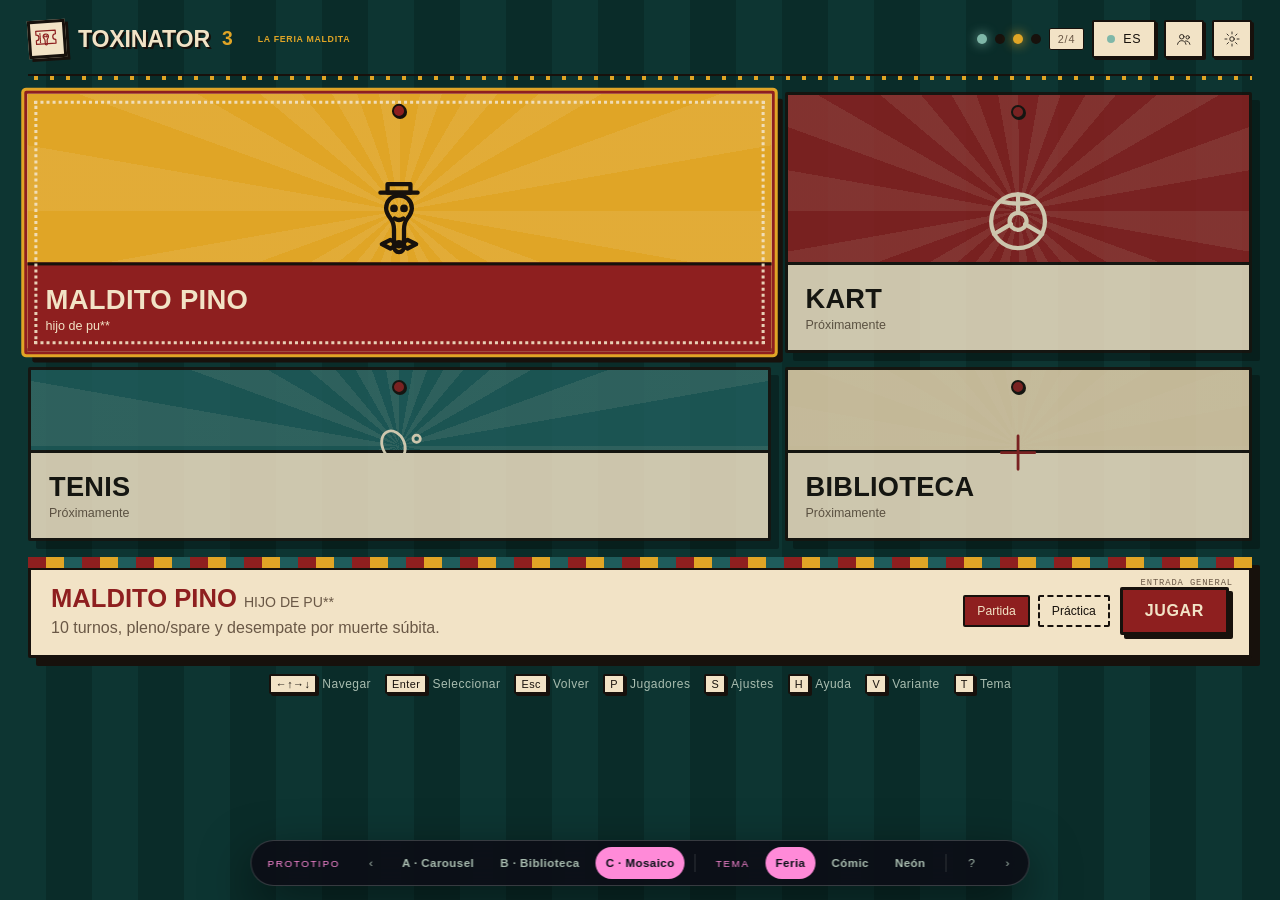
==== commit 18ad6f9d: "prototype: redesign launcher as La Feria Maldita" ====
--- a/prototype/launcher/index.html
+++ b/prototype/launcher/index.html
@@ -7,7 +7,7 @@
     <title>Toxinator 3 — Launcher prototype</title>
     <link rel="stylesheet" href="./styles.css" />
   </head>
-  <body class="theme-toxica">
+  <body class="theme-feria">
     <div id="app"></div>
     <div id="proto-bar" aria-label="Selector de variante del prototipo"></div>
     <noscript>Este prototipo necesita JavaScript.</noscript>
--- a/prototype/launcher/styles.css
+++ b/prototype/launcher/styles.css
@@ -2638,3 +2638,555 @@
     font-size: 0.7rem;
   }
 }
+
+/* ================================================================
+   LA FERIA MALDITA
+   The launcher as a travelling fair of cursed games: deep teal
+   canvas, paper posters, a red ticket booth, and the pin as the
+   headline act. No neon, no glass, no SaaS cards.
+   ================================================================ */
+
+body.theme-feria {
+  color-scheme: dark;
+  --bg: #0d3532;
+  --bg-2: #12443f;
+  --panel: #f2e3c6;
+  --panel-2: #e7d3ad;
+  --line: #17110c;
+  --text: #f2e3c6;
+  --muted: #a9bdb0;
+  --paper-muted: #6a5846;
+  --accent: #8e1f1f;
+  --warm: #e0a526;
+  --green: #7fb7a8;
+  --red: #e85c3a;
+  --radius: 2px;
+  --shadow: 8px 8px 0 rgba(0, 0, 0, 0.4);
+  --font-ui: "Liberation Sans", "Noto Sans", sans-serif;
+  --font-display: "Nimbus Sans Narrow", "Liberation Sans", sans-serif;
+  background-color: var(--bg);
+  background-image:
+    repeating-linear-gradient(90deg, transparent 0 46px, #0a2c29 46px 92px);
+  color: var(--text);
+}
+
+body.theme-feria .topbar,
+body.theme-feria .top-c {
+  position: relative;
+  padding-bottom: 16px;
+  border-bottom: 2px solid var(--line);
+}
+
+body.theme-feria .topbar::after,
+body.theme-feria .top-c::after {
+  content: "";
+  position: absolute;
+  left: 0;
+  right: 0;
+  bottom: -8px;
+  height: 8px;
+  background-image: radial-gradient(circle, var(--warm) 0 2.2px, transparent 2.5px);
+  background-size: 16px 8px;
+  pointer-events: none;
+}
+
+body.theme-feria .brand {
+  font-size: 1.45rem;
+  font-weight: 700;
+  letter-spacing: -0.01em;
+  text-transform: uppercase;
+  color: var(--text);
+  text-shadow: 2px 2px 0 var(--line);
+}
+
+body.theme-feria .brand small {
+  color: var(--warm);
+  text-shadow: none;
+}
+
+body.theme-feria .brand .mark {
+  width: 38px;
+  height: 38px;
+  padding: 2px;
+  color: var(--accent);
+  background: var(--panel);
+  border: 3px solid var(--line);
+  box-shadow: 3px 3px 0 var(--line);
+  transform: rotate(-4deg);
+}
+
+body.theme-feria .brand-tag {
+  color: var(--warm);
+  font-family: var(--font-display);
+  letter-spacing: 0.08em;
+  text-shadow: none;
+}
+
+body.theme-feria .topbar-center {
+  color: var(--line);
+  background: var(--warm);
+  border: 2px solid var(--line);
+  box-shadow: 2px 2px 0 var(--line);
+  padding: 4px 10px;
+  transform: rotate(-1deg);
+  font-family: var(--font-display);
+  font-size: 0.72rem;
+  letter-spacing: 0.12em;
+}
+
+body.theme-feria .pill-button,
+body.theme-feria .secondary-button,
+body.theme-feria .value-step {
+  color: var(--line);
+  background: var(--panel);
+  border: 2px solid var(--line);
+  border-radius: 2px;
+  box-shadow: 2px 2px 0 var(--line);
+}
+
+body.theme-feria .pill-button .dot {
+  background: var(--green);
+  box-shadow: none;
+}
+
+body.theme-feria .pill-button .badge {
+  color: var(--paper-muted);
+  border-color: var(--line);
+}
+
+body.theme-feria .pill-button .badge.accent {
+  color: var(--accent);
+  border-color: var(--accent);
+}
+
+body.theme-feria .pill-button:hover,
+body.theme-feria .pill-button:focus-visible,
+body.theme-feria .secondary-button:hover,
+body.theme-feria .secondary-button:focus-visible {
+  background: var(--warm);
+  border-color: var(--line);
+}
+
+body.theme-feria .game-art {
+  background: var(--panel-2);
+  border: 0;
+  border-bottom: 3px solid var(--line);
+  border-radius: 0;
+  box-shadow: none;
+  color: var(--accent);
+}
+
+body.theme-feria [data-game="0"] .game-art {
+  background: var(--warm);
+  color: var(--line);
+}
+
+body.theme-feria [data-game="1"] .game-art {
+  background: var(--accent);
+  color: var(--panel);
+}
+
+body.theme-feria [data-game="2"] .game-art {
+  background: #1f5c5b;
+  color: var(--panel);
+}
+
+body.theme-feria .game-art::after {
+  inset: 0;
+  height: auto;
+  opacity: 0.45;
+  background: repeating-conic-gradient(
+    from 0deg at 50% 46%,
+    transparent 0 10deg,
+    color-mix(in srgb, var(--panel) 24%, transparent) 10deg 20deg
+  );
+}
+
+body.theme-feria .game-art svg {
+  filter: none;
+}
+
+body.theme-feria .game-card,
+body.theme-feria .tile {
+  background: var(--panel);
+  color: var(--line);
+  --muted: var(--paper-muted);
+  border: 3px solid var(--line);
+  border-radius: 2px;
+  box-shadow: 8px 8px 0 rgba(0, 0, 0, 0.35);
+  opacity: 0.84;
+}
+
+body.theme-feria .tile::before {
+  content: "";
+  position: absolute;
+  top: 10px;
+  left: 50%;
+  z-index: 3;
+  width: 10px;
+  height: 10px;
+  border: 2px solid var(--line);
+  border-radius: 50%;
+  background: var(--accent);
+  box-shadow: 1px 1px 0 var(--line);
+  transform: translateX(-50%);
+}
+
+body.theme-feria .game-card.selected,
+body.theme-feria .tile.selected {
+  opacity: 1;
+  border-color: var(--accent);
+  box-shadow: 0 0 0 3px var(--warm), 8px 8px 0 var(--line);
+}
+
+body.theme-feria .tile.selected::after {
+  inset: 7px;
+  border: 3px dotted var(--panel);
+  border-radius: 0;
+  opacity: 0.9;
+}
+
+body.theme-feria .game-card.selected::before {
+  inset: 6px;
+  border: 3px dotted var(--panel);
+  border-radius: 0;
+}
+
+body.theme-feria .tile .tile-label {
+  background: var(--panel);
+  color: var(--line);
+  border-top: 3px solid var(--line);
+  border-radius: 0;
+}
+
+body.theme-feria .tile.selected .tile-label {
+  background: var(--accent);
+  color: var(--panel);
+}
+
+body.theme-feria .tile.selected .tile-label .sub {
+  color: var(--panel);
+}
+
+body.theme-feria .tile .tile-label .title,
+body.theme-feria .game-card .card-title {
+  text-transform: uppercase;
+  font-family: var(--font-display);
+  letter-spacing: 0.01em;
+}
+
+body.theme-feria .tile .tile-label .sub,
+body.theme-feria .game-card .card-sub {
+  font-family: var(--font-ui);
+  color: var(--paper-muted);
+}
+
+body.theme-feria .badge {
+  color: var(--paper-muted);
+  background: var(--panel);
+  border: 1.5px solid var(--line);
+  border-radius: 2px;
+}
+
+body.theme-feria .badge.accent {
+  color: var(--accent);
+  border-color: var(--accent);
+  background: var(--panel);
+}
+
+body.theme-feria .badge.warn {
+  color: var(--red);
+  border-color: var(--red);
+  background: var(--panel);
+}
+
+body.theme-feria .sheet-c {
+  position: relative;
+  padding-top: 24px;
+  background: var(--panel);
+  color: var(--line);
+  --muted: var(--paper-muted);
+  border: 3px solid var(--line);
+  border-radius: 2px;
+  box-shadow: 8px 8px 0 var(--line);
+}
+
+body.theme-feria .sheet-c::before {
+  content: "";
+  position: absolute;
+  top: -3px;
+  left: -3px;
+  right: -3px;
+  height: 11px;
+  border-bottom: 2px solid var(--line);
+  background: repeating-linear-gradient(
+    90deg,
+    var(--accent) 0 18px,
+    var(--warm) 18px 36px,
+    #1f5c5b 36px 54px
+  );
+}
+
+body.theme-feria .sheet-c::after {
+  content: "ENTRADA GENERAL";
+  position: absolute;
+  top: 18px;
+  right: 16px;
+  color: var(--paper-muted);
+  font-family: "Liberation Mono", monospace;
+  font-size: 0.55rem;
+  letter-spacing: 0.1em;
+}
+
+body.theme-feria .sheet-c h2 {
+  color: var(--accent);
+  text-transform: uppercase;
+}
+
+body.theme-feria .sheet-c p {
+  color: var(--paper-muted);
+}
+
+body.theme-feria .sheet-c .mode-pill {
+  border: 2px dashed var(--line);
+  border-radius: 2px;
+  background: var(--panel);
+  color: var(--line);
+}
+
+body.theme-feria .sheet-c .mode-pill.selected {
+  border-style: solid;
+  background: var(--accent);
+  color: var(--panel);
+}
+
+body.theme-feria .primary-button {
+  color: var(--panel);
+  background: var(--accent);
+  border: 3px solid var(--line);
+  border-radius: 2px;
+  box-shadow: 4px 4px 0 var(--line);
+  font-family: var(--font-display);
+  text-transform: uppercase;
+  letter-spacing: 0.04em;
+}
+
+body.theme-feria .primary-button:hover,
+body.theme-feria .primary-button:focus-visible {
+  color: var(--line);
+  background: var(--warm);
+  filter: none;
+}
+
+body.theme-feria .details-a,
+body.theme-feria .hero-actions-b,
+body.theme-feria .controller-panel-b {
+  background: var(--panel);
+  color: var(--line);
+  --muted: var(--paper-muted);
+  border: 3px solid var(--line);
+  border-radius: 2px;
+  box-shadow: 5px 5px 0 var(--line);
+}
+
+body.theme-feria .hero-overlay-b {
+  background: var(--panel);
+  color: var(--line);
+  border-top: 3px solid var(--line);
+}
+
+body.theme-feria .hero-overlay-b h2 {
+  color: var(--accent);
+  text-transform: uppercase;
+}
+
+body.theme-feria .hero-overlay-b p {
+  color: var(--paper-muted);
+}
+
+body.theme-feria .side-item {
+  background: var(--panel);
+  color: var(--line);
+  --muted: var(--paper-muted);
+  border: 2px solid var(--line);
+  border-radius: 2px;
+}
+
+body.theme-feria .side-item.selected {
+  border-color: var(--accent);
+  box-shadow: inset 4px 0 0 var(--accent);
+}
+
+body.theme-feria .controller-chip {
+  background: var(--panel);
+  color: var(--line);
+  --muted: var(--paper-muted);
+  border: 2px solid var(--line);
+  border-radius: 2px;
+  box-shadow: 2px 2px 0 var(--line);
+}
+
+body.theme-feria .controller-chip .icon,
+body.theme-feria .slot-icon {
+  color: var(--line);
+  background: var(--warm);
+  border: 2px solid var(--line);
+  border-radius: 50%;
+}
+
+body.theme-feria .hints {
+  color: var(--muted);
+}
+
+body.theme-feria .hints kbd {
+  color: var(--line);
+  background: var(--panel);
+  border: 2px solid var(--line);
+  border-radius: 2px;
+  box-shadow: 2px 2px 0 var(--line);
+}
+
+body.theme-feria .panel {
+  position: relative;
+  color: var(--line);
+  background: var(--panel);
+  --muted: var(--paper-muted);
+  border: 3px solid var(--line);
+  border-radius: 2px;
+  box-shadow: 10px 10px 0 var(--line);
+}
+
+body.theme-feria .panel::before {
+  content: "";
+  position: absolute;
+  top: -3px;
+  left: -3px;
+  right: -3px;
+  height: 10px;
+  border-bottom: 2px solid var(--line);
+  background: repeating-linear-gradient(
+    90deg,
+    var(--accent) 0 16px,
+    var(--warm) 16px 32px,
+    #1f5c5b 32px 48px
+  );
+}
+
+body.theme-feria .panel-header h2 {
+  color: var(--accent);
+  text-transform: uppercase;
+}
+
+body.theme-feria .panel-header p {
+  color: var(--paper-muted);
+}
+
+body.theme-feria .panel-close {
+  color: var(--line);
+  background: var(--panel);
+  border: 2px solid var(--line);
+  border-radius: 2px;
+  box-shadow: 2px 2px 0 var(--line);
+}
+
+body.theme-feria .overlay {
+  background: rgba(5, 20, 18, 0.8);
+}
+
+body.theme-feria .detail-art {
+  background: var(--panel-2);
+  border: 2px solid var(--line);
+}
+
+body.theme-feria .mode-row,
+body.theme-feria .setting-row,
+body.theme-feria .slot-card,
+body.theme-feria .players-summary,
+body.theme-feria .meta-item {
+  color: var(--line);
+  background: var(--panel-2);
+  border: 2px solid var(--line);
+  border-radius: 2px;
+}
+
+body.theme-feria .mode-row.selected,
+body.theme-feria .setting-row.selected,
+body.theme-feria .slot-card.selected {
+  border-color: var(--accent);
+  box-shadow: inset 4px 0 0 var(--accent);
+}
+
+body.theme-feria .mode-row .mode-desc,
+body.theme-feria .setting-row .setting-desc,
+body.theme-feria .meta-item .label,
+body.theme-feria .slot-status {
+  color: var(--paper-muted);
+}
+
+body.theme-feria .value-step {
+  color: var(--line);
+  background: var(--panel);
+}
+
+body.theme-feria .launch-panel {
+  color: var(--line);
+  background: var(--panel);
+  --muted: var(--paper-muted);
+  border: 3px solid var(--line);
+  border-radius: 2px;
+  box-shadow: 10px 10px 0 var(--line);
+}
+
+body.theme-feria .launch-panel h2 {
+  color: var(--accent);
+  text-transform: uppercase;
+}
+
+body.theme-feria .progress {
+  background: var(--panel-2);
+  border: 2px solid var(--line);
+  border-radius: 0;
+}
+
+body.theme-feria .progress span {
+  background: repeating-linear-gradient(
+    90deg,
+    var(--accent) 0 12px,
+    var(--warm) 12px 24px
+  );
+  border-radius: 0;
+}
+
+body.theme-feria .error-panel {
+  border-color: var(--red);
+}
+
+body.theme-feria .error-panel::after {
+  content: "SUSPENDIDA";
+  position: absolute;
+  right: 28px;
+  bottom: 82px;
+  padding: 4px 8px;
+  color: var(--red);
+  border: 3px solid var(--red);
+  font-family: var(--font-display);
+  font-size: 1rem;
+  letter-spacing: 0.1em;
+  transform: rotate(-7deg);
+  opacity: 0.85;
+}
+
+body.theme-feria .empty-home {
+  color: var(--text);
+  border: 3px dashed var(--muted);
+  border-radius: 2px;
+}
+
+body.theme-feria .empty-home h2 {
+  color: var(--warm);
+  text-transform: uppercase;
+}
+
+body.theme-feria .empty-home p {
+  color: var(--muted);
+}
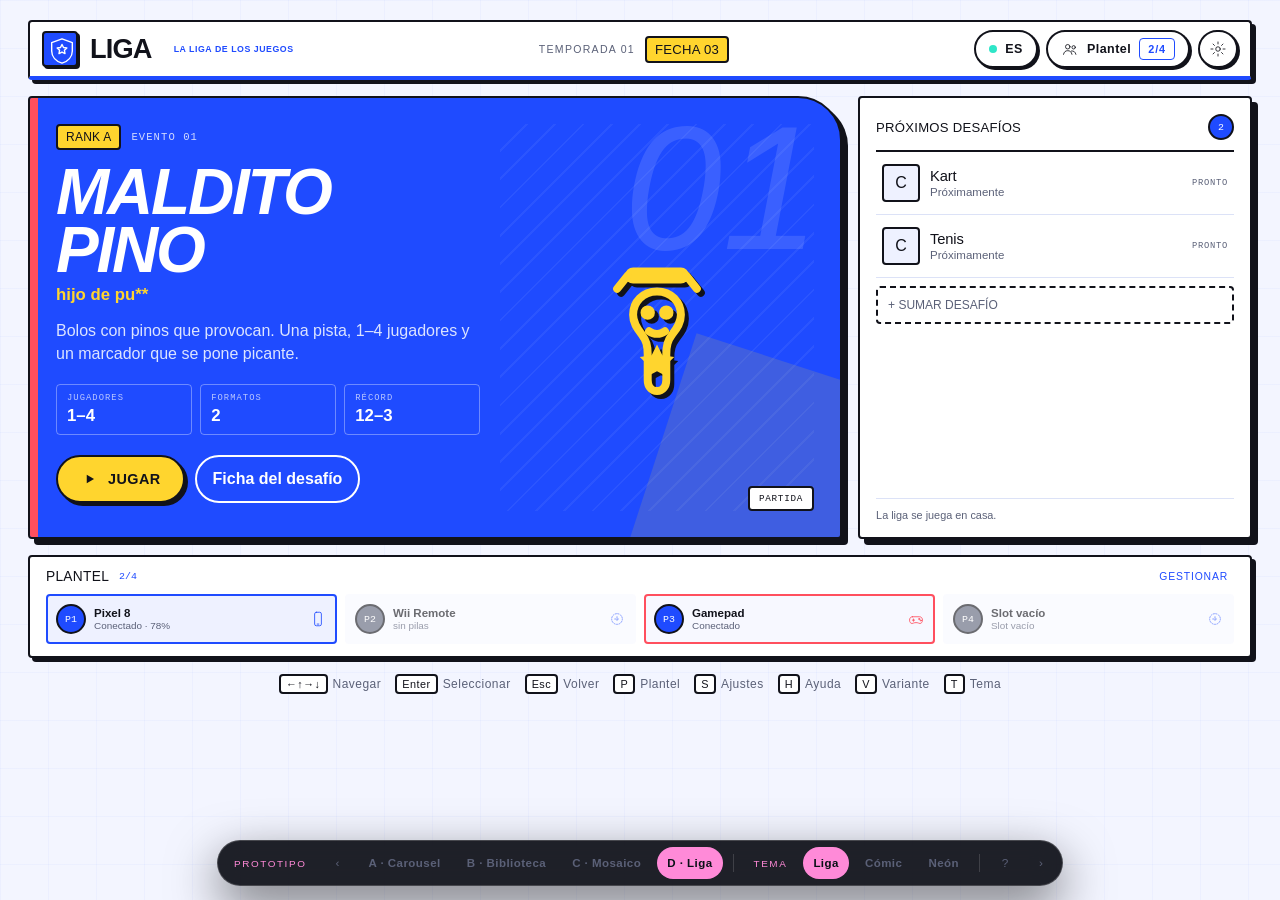
==== commit dc039f91: "prototype: build LIGA hero-league launcher direction" ====
--- a/prototype/launcher/index.html
+++ b/prototype/launcher/index.html
@@ -7,7 +7,7 @@
     <title>Toxinator 3 — Launcher prototype</title>
     <link rel="stylesheet" href="./styles.css" />
   </head>
-  <body class="theme-feria">
+  <body class="theme-liga">
     <div id="app"></div>
     <div id="proto-bar" aria-label="Selector de variante del prototipo"></div>
     <noscript>Este prototipo necesita JavaScript.</noscript>
--- a/prototype/launcher/styles.css
+++ b/prototype/launcher/styles.css
@@ -3190,3 +3190,1102 @@
 body.theme-feria .empty-home p {
   color: var(--muted);
 }
+
+/* ================================================================
+   LIGA
+   The launcher as a neighborhood hero league: an ice-white court,
+   a cobalt marquee, a featured contender card, a challenge ladder
+   and a player bench. Sports-broadcast structure with anime energy.
+   ================================================================ */
+
+body.theme-liga {
+  color-scheme: light;
+  --bg: #f3f5ff;
+  --bg-2: #e8ecff;
+  --panel: #ffffff;
+  --panel-2: #eef1ff;
+  --line: #11121a;
+  --text: #11121a;
+  --muted: #5b6178;
+  --paper-muted: #5b6178;
+  --accent: #1f4bff;
+  --warm: #ffd52e;
+  --green: #2ee6c8;
+  --red: #ff4f5e;
+  --radius: 4px;
+  --shadow: 0 18px 50px rgba(17, 18, 26, 0.12);
+  --font-ui: "IBM Plex Sans", "Liberation Sans", sans-serif;
+  --font-display: "Archivo Black", "Nimbus Sans Narrow", "Liberation Sans", sans-serif;
+  background-color: var(--bg);
+  background-image:
+    linear-gradient(#1f4bff08 1px, transparent 1px),
+    linear-gradient(90deg, #1f4bff08 1px, transparent 1px);
+  background-size: 48px 48px;
+  color: var(--text);
+}
+
+body.theme-liga :focus-visible {
+  outline: 3px solid var(--accent);
+  outline-offset: 3px;
+}
+
+body.theme-liga .topbar {
+  background: var(--panel);
+  border: 2px solid var(--line);
+  border-radius: var(--radius);
+  box-shadow: 4px 4px 0 var(--line);
+  padding: 8px 12px;
+}
+
+body.theme-liga .top-d {
+  border-bottom: 4px solid var(--accent);
+}
+
+body.theme-liga .brand {
+  color: var(--line);
+  font-size: 1.7rem;
+  letter-spacing: -0.03em;
+  text-transform: uppercase;
+}
+
+body.theme-liga .brand small {
+  color: var(--accent);
+}
+
+body.theme-liga .brand .mark {
+  width: 36px;
+  height: 36px;
+  padding: 3px;
+  color: var(--panel);
+  background: var(--accent);
+  border: 2px solid var(--line);
+  border-radius: 4px;
+  box-shadow: 2px 2px 0 var(--line);
+}
+
+body.theme-liga .brand-tag {
+  color: var(--accent);
+  font-family: var(--font-display);
+  letter-spacing: 0.06em;
+}
+
+body.theme-liga .topbar-center {
+  color: var(--accent);
+  font-family: var(--font-display);
+  letter-spacing: 0.08em;
+}
+
+body.theme-liga .season-d {
+  display: flex;
+  align-items: center;
+  gap: 10px;
+}
+
+body.theme-liga .season-kicker {
+  color: var(--muted);
+  font-family: var(--font-ui);
+  font-size: 0.66rem;
+  letter-spacing: 0.12em;
+  text-transform: uppercase;
+}
+
+body.theme-liga .season-round {
+  color: var(--line);
+  background: var(--warm);
+  border: 2px solid var(--line);
+  border-radius: 4px;
+  padding: 4px 8px;
+  font-family: var(--font-display);
+  font-size: 0.82rem;
+  letter-spacing: 0.02em;
+}
+
+body.theme-liga .pill-button,
+body.theme-liga .secondary-button,
+body.theme-liga .value-step {
+  color: var(--line);
+  background: var(--panel);
+  border: 2px solid var(--line);
+  border-radius: 999px;
+  box-shadow: 2px 2px 0 var(--line);
+  font-weight: 600;
+}
+
+body.theme-liga .pill-button .dot {
+  background: var(--green);
+  box-shadow: none;
+}
+
+body.theme-liga .pill-button .badge {
+  color: var(--accent);
+  border-color: var(--accent);
+}
+
+body.theme-liga .pill-button:hover,
+body.theme-liga .pill-button:focus-visible,
+body.theme-liga .secondary-button:hover,
+body.theme-liga .secondary-button:focus-visible {
+  background: var(--panel-2);
+  border-color: var(--line);
+}
+
+body.theme-liga .home-d {
+  display: grid;
+  grid-template-rows: auto minmax(0, 1fr) auto auto;
+  gap: 16px;
+  min-height: calc(100dvh - 112px);
+}
+
+body.theme-liga .league-d {
+  display: grid;
+  grid-template-columns: minmax(0, 1.55fr) minmax(310px, 0.75fr);
+  gap: 16px;
+  min-height: 0;
+}
+
+body.theme-liga .featured-d {
+  position: relative;
+  display: grid;
+  grid-template-columns: minmax(0, 1.15fr) minmax(220px, 0.85fr);
+  gap: 20px;
+  overflow: hidden;
+  padding: 26px;
+  color: var(--panel);
+  background: var(--accent);
+  border: 2px solid var(--line);
+  border-radius: 4px 44px 4px 4px;
+  box-shadow: 6px 6px 0 var(--line);
+}
+
+body.theme-liga .featured-d::before {
+  content: "";
+  position: absolute;
+  inset: 0 auto 0 0;
+  width: 8px;
+  background: var(--red);
+}
+
+body.theme-liga .featured-d::after {
+  content: "";
+  position: absolute;
+  right: -70px;
+  bottom: -90px;
+  width: 260px;
+  height: 260px;
+  background: var(--warm);
+  opacity: 0.14;
+  transform: rotate(18deg);
+  pointer-events: none;
+}
+
+body.theme-liga .featured-copy {
+  position: relative;
+  z-index: 1;
+  display: flex;
+  flex-direction: column;
+  align-items: flex-start;
+}
+
+body.theme-liga .rank-row {
+  display: flex;
+  align-items: center;
+  gap: 10px;
+}
+
+body.theme-liga .rank-badge {
+  color: var(--line);
+  background: var(--warm);
+  border: 2px solid var(--line);
+  border-radius: 4px;
+  padding: 4px 8px;
+  font-family: var(--font-display);
+  font-size: 0.75rem;
+  letter-spacing: 0.02em;
+}
+
+body.theme-liga .event-number {
+  color: var(--panel);
+  font-family: "IBM Plex Mono", "Liberation Mono", monospace;
+  font-size: 0.66rem;
+  letter-spacing: 0.1em;
+  opacity: 0.8;
+}
+
+body.theme-liga .featured-d h2 {
+  margin: 14px 0 0;
+  color: var(--panel);
+  font-family: var(--font-display);
+  font-size: clamp(2.4rem, 5vw, 4.4rem);
+  font-style: italic;
+  line-height: 0.9;
+  letter-spacing: -0.035em;
+  text-transform: uppercase;
+}
+
+body.theme-liga .featured-sub {
+  margin: 6px 0 0;
+  color: var(--warm);
+  font-weight: 700;
+  font-size: 1.05rem;
+}
+
+body.theme-liga .featured-desc {
+  max-width: 54ch;
+  margin: 14px 0 0;
+  color: #dce4ff;
+  line-height: 1.45;
+}
+
+body.theme-liga .featured-stats {
+  display: grid;
+  grid-template-columns: repeat(3, minmax(0, 1fr));
+  gap: 8px;
+  width: 100%;
+  margin: 18px 0 20px;
+}
+
+body.theme-liga .featured-stats div {
+  padding: 8px 10px;
+  border: 1px solid rgba(255, 255, 255, 0.35);
+  border-radius: 4px;
+}
+
+body.theme-liga .featured-stats span {
+  display: block;
+  color: #b9c6ff;
+  font-family: "IBM Plex Mono", "Liberation Mono", monospace;
+  font-size: 0.55rem;
+  letter-spacing: 0.12em;
+}
+
+body.theme-liga .featured-stats strong {
+  display: block;
+  margin-top: 3px;
+  color: var(--panel);
+  font-family: var(--font-display);
+  font-size: 1.05rem;
+}
+
+body.theme-liga .featured-actions {
+  display: flex;
+  gap: 10px;
+  flex-wrap: wrap;
+}
+
+body.theme-liga .primary-button {
+  color: var(--line);
+  background: var(--warm);
+  border: 2px solid var(--line);
+  border-radius: 999px;
+  box-shadow: 3px 3px 0 var(--line);
+  font-family: var(--font-display);
+  font-size: 0.9rem;
+  text-transform: uppercase;
+  letter-spacing: 0.03em;
+}
+
+body.theme-liga .primary-button:hover,
+body.theme-liga .primary-button:focus-visible {
+  color: var(--panel);
+  background: var(--red);
+  filter: none;
+}
+
+body.theme-liga .featured-d .secondary-button {
+  color: var(--panel);
+  background: transparent;
+  border-color: var(--panel);
+  box-shadow: none;
+}
+
+body.theme-liga .featured-d .secondary-button:hover,
+body.theme-liga .featured-d .secondary-button:focus-visible {
+  color: var(--line);
+  background: var(--panel);
+}
+
+body.theme-liga .featured-art-d {
+  position: relative;
+  display: grid;
+  place-items: center;
+  min-height: 280px;
+  color: var(--warm);
+  overflow: hidden;
+  background: repeating-linear-gradient(
+    135deg,
+    transparent 0 18px,
+    rgba(255, 255, 255, 0.055) 18px 20px
+  );
+}
+
+body.theme-liga .featured-art-d svg {
+  position: relative;
+  z-index: 1;
+  width: 170px;
+  height: 170px;
+  filter: drop-shadow(4px 4px 0 var(--line));
+}
+
+body.theme-liga .featured-number {
+  position: absolute;
+  top: -24px;
+  right: -6px;
+  color: rgba(255, 255, 255, 0.12);
+  font-family: var(--font-display);
+  font-size: 11rem;
+  font-style: italic;
+  line-height: 1;
+  pointer-events: none;
+}
+
+body.theme-liga .featured-mode {
+  position: absolute;
+  right: 0;
+  bottom: 0;
+  z-index: 2;
+  padding: 5px 9px;
+  color: var(--line);
+  background: var(--panel);
+  border: 2px solid var(--line);
+  border-radius: 4px;
+  font-family: "IBM Plex Mono", "Liberation Mono", monospace;
+  font-size: 0.58rem;
+  letter-spacing: 0.08em;
+  text-transform: uppercase;
+}
+
+body.theme-liga .ladder-d {
+  display: grid;
+  grid-template-rows: auto minmax(0, 1fr) auto;
+  min-height: 0;
+  padding: 16px;
+  background: var(--panel);
+  border: 2px solid var(--line);
+  border-radius: var(--radius);
+  box-shadow: 6px 6px 0 var(--line);
+}
+
+body.theme-liga .ladder-head {
+  display: flex;
+  align-items: center;
+  justify-content: space-between;
+  gap: 10px;
+  padding-bottom: 10px;
+  border-bottom: 2px solid var(--line);
+  color: var(--line);
+  font-family: var(--font-display);
+  font-size: 0.82rem;
+  letter-spacing: 0.02em;
+}
+
+body.theme-liga .ladder-count {
+  display: inline-grid;
+  place-items: center;
+  min-width: 26px;
+  height: 26px;
+  padding: 0 6px;
+  color: var(--panel);
+  background: var(--accent);
+  border: 2px solid var(--line);
+  border-radius: 999px;
+  font-family: "IBM Plex Mono", "Liberation Mono", monospace;
+  font-size: 0.62rem;
+}
+
+body.theme-liga .ladder-list {
+  display: grid;
+  align-content: start;
+  min-height: 0;
+  overflow: auto;
+}
+
+body.theme-liga .ladder-row {
+  display: grid;
+  grid-template-columns: 38px minmax(0, 1fr) auto;
+  gap: 10px;
+  align-items: center;
+  padding: 12px 6px;
+  border-bottom: 1px solid #dce2f7;
+  text-align: left;
+  transition: background 150ms ease;
+}
+
+body.theme-liga .ladder-row:hover,
+body.theme-liga .ladder-row:focus-visible {
+  background: var(--panel-2);
+  outline: none;
+}
+
+body.theme-liga .ladder-rank {
+  display: grid;
+  place-items: center;
+  width: 38px;
+  height: 38px;
+  color: var(--line);
+  background: var(--panel-2);
+  border: 2px solid var(--line);
+  border-radius: 4px;
+  font-family: var(--font-display);
+  font-size: 1rem;
+}
+
+body.theme-liga .ladder-rank.rank-a {
+  background: var(--warm);
+}
+
+body.theme-liga .ladder-rank.rank-c {
+  background: var(--panel-2);
+}
+
+body.theme-liga .ladder-copy {
+  min-width: 0;
+}
+
+body.theme-liga .ladder-title {
+  display: block;
+  color: var(--line);
+  font-family: var(--font-display);
+  font-size: 0.92rem;
+  letter-spacing: -0.01em;
+}
+
+body.theme-liga .ladder-sub {
+  display: block;
+  margin-top: 2px;
+  color: var(--muted);
+  font-size: 0.72rem;
+}
+
+body.theme-liga .ladder-status {
+  color: var(--muted);
+  font-family: "IBM Plex Mono", "Liberation Mono", monospace;
+  font-size: 0.55rem;
+  letter-spacing: 0.08em;
+}
+
+body.theme-liga .ladder-row.installed .ladder-status {
+  color: var(--accent);
+}
+
+body.theme-liga .ladder-add {
+  margin-top: 8px;
+  padding: 10px;
+  color: var(--muted);
+  background: transparent;
+  border: 2px dashed var(--line);
+  border-radius: 4px;
+  text-align: left;
+  font-size: 0.75rem;
+}
+
+body.theme-liga .ladder-add:hover,
+body.theme-liga .ladder-add:focus-visible {
+  color: var(--accent);
+  background: var(--panel-2);
+  outline: none;
+}
+
+body.theme-liga .ladder-note {
+  margin: 10px 0 0;
+  padding-top: 10px;
+  border-top: 1px solid #dce2f7;
+  color: var(--muted);
+  font-size: 0.68rem;
+}
+
+body.theme-liga .bench-d {
+  display: grid;
+  gap: 10px;
+  padding: 12px 16px;
+  background: var(--panel);
+  border: 2px solid var(--line);
+  border-radius: var(--radius);
+  box-shadow: 4px 4px 0 var(--line);
+}
+
+body.theme-liga .bench-head {
+  display: flex;
+  align-items: center;
+  gap: 10px;
+}
+
+body.theme-liga .bench-title {
+  color: var(--line);
+  font-family: var(--font-display);
+  font-size: 0.86rem;
+  letter-spacing: 0.02em;
+  text-transform: uppercase;
+}
+
+body.theme-liga .bench-count {
+  color: var(--accent);
+  font-family: "IBM Plex Mono", "Liberation Mono", monospace;
+  font-size: 0.62rem;
+}
+
+body.theme-liga .bench-manage {
+  margin-left: auto;
+  color: var(--accent);
+  font-size: 0.65rem;
+  letter-spacing: 0.08em;
+  text-transform: uppercase;
+}
+
+body.theme-liga .bench-slots {
+  display: grid;
+  grid-template-columns: repeat(4, minmax(0, 1fr));
+  gap: 8px;
+}
+
+body.theme-liga .bench-slot {
+  display: grid;
+  grid-template-columns: auto minmax(0, 1fr) auto;
+  gap: 8px;
+  align-items: center;
+  min-width: 0;
+  padding: 8px;
+  color: var(--line);
+  background: #f7f8ff;
+  border: 2px solid transparent;
+  border-radius: 4px;
+  text-align: left;
+  transition: border-color 150ms ease, background 150ms ease;
+}
+
+body.theme-liga .bench-slot:hover,
+body.theme-liga .bench-slot:focus-visible {
+  border-color: var(--accent);
+  outline: none;
+}
+
+body.theme-liga .bench-slot.selected {
+  border-color: var(--accent);
+  background: var(--panel-2);
+}
+
+body.theme-liga .bench-slot.warn {
+  border-color: var(--red);
+}
+
+body.theme-liga .bench-slot.offline {
+  opacity: 0.62;
+}
+
+body.theme-liga .bench-number {
+  display: grid;
+  place-items: center;
+  width: 30px;
+  height: 30px;
+  color: var(--panel);
+  background: var(--accent);
+  border: 2px solid var(--line);
+  border-radius: 50%;
+  font-family: "IBM Plex Mono", "Liberation Mono", monospace;
+  font-size: 0.62rem;
+}
+
+body.theme-liga .bench-slot.offline .bench-number {
+  background: var(--muted);
+}
+
+body.theme-liga .bench-body {
+  min-width: 0;
+}
+
+body.theme-liga .bench-name {
+  display: block;
+  overflow: hidden;
+  color: var(--line);
+  font-size: 0.72rem;
+  font-weight: 700;
+  text-overflow: ellipsis;
+  white-space: nowrap;
+}
+
+body.theme-liga .bench-status {
+  display: block;
+  overflow: hidden;
+  margin-top: 1px;
+  color: var(--muted);
+  font-size: 0.62rem;
+  text-overflow: ellipsis;
+  white-space: nowrap;
+}
+
+body.theme-liga .bench-icon {
+  color: var(--accent);
+}
+
+body.theme-liga .bench-slot.warn .bench-icon {
+  color: var(--red);
+}
+
+body.theme-liga .hints {
+  color: var(--muted);
+}
+
+body.theme-liga .hints kbd {
+  color: var(--line);
+  background: var(--panel);
+  border: 2px solid var(--line);
+  border-radius: 4px;
+  box-shadow: none;
+}
+
+/* shared cards and panels under LIGA */
+
+body.theme-liga .game-art {
+  background: var(--panel-2);
+  border: 2px solid var(--line);
+  border-radius: 4px;
+  box-shadow: none;
+  color: var(--accent);
+}
+
+body.theme-liga [data-game="0"] .game-art {
+  background: var(--accent);
+  color: var(--panel);
+}
+
+body.theme-liga [data-game="1"] .game-art {
+  background: var(--red);
+  color: var(--panel);
+}
+
+body.theme-liga [data-game="2"] .game-art {
+  background: var(--green);
+  color: var(--line);
+}
+
+body.theme-liga .game-art::after {
+  inset: 0;
+  height: auto;
+  opacity: 1;
+  background: repeating-linear-gradient(
+    135deg,
+    transparent 0 14px,
+    color-mix(in srgb, var(--panel) 12%, transparent) 14px 16px
+  );
+}
+
+body.theme-liga .game-card,
+body.theme-liga .tile {
+  color: var(--line);
+  background: var(--panel);
+  border: 2px solid var(--line);
+  border-radius: 4px;
+  box-shadow: 4px 4px 0 var(--line);
+  opacity: 0.86;
+}
+
+body.theme-liga .game-card.selected,
+body.theme-liga .tile.selected {
+  opacity: 1;
+  border-color: var(--accent);
+  box-shadow: 6px 6px 0 var(--accent);
+}
+
+body.theme-liga .game-card.selected::before,
+body.theme-liga .tile.selected::after {
+  border-color: var(--accent);
+  border-radius: 4px;
+}
+
+body.theme-liga .tile .tile-label {
+  background: var(--panel);
+  color: var(--line);
+  border-top: 2px solid var(--line);
+  border-radius: 0;
+}
+
+body.theme-liga .tile.selected .tile-label {
+  color: var(--panel);
+  background: var(--accent);
+}
+
+body.theme-liga .tile.selected .tile-label .sub {
+  color: #dce4ff;
+}
+
+body.theme-liga .tile .tile-label .title,
+body.theme-liga .game-card .card-title {
+  text-transform: uppercase;
+  font-style: italic;
+}
+
+body.theme-liga .tile .tile-label .sub,
+body.theme-liga .game-card .card-sub {
+  color: var(--muted);
+}
+
+body.theme-liga .badge {
+  color: var(--muted);
+  background: var(--panel);
+  border: 1.5px solid var(--line);
+  border-radius: 4px;
+}
+
+body.theme-liga .badge.accent {
+  color: var(--accent);
+  border-color: var(--accent);
+}
+
+body.theme-liga .badge.warn {
+  color: var(--red);
+  border-color: var(--red);
+}
+
+body.theme-liga .details-a,
+body.theme-liga .hero-actions-b,
+body.theme-liga .controller-panel-b {
+  color: var(--line);
+  background: var(--panel);
+  border: 2px solid var(--line);
+  border-radius: var(--radius);
+  box-shadow: 4px 4px 0 var(--line);
+}
+
+body.theme-liga .hero-overlay-b {
+  color: var(--line);
+  background: var(--panel);
+  border-top: 2px solid var(--line);
+}
+
+body.theme-liga .hero-overlay-b h2 {
+  color: var(--accent);
+  text-transform: uppercase;
+}
+
+body.theme-liga .hero-overlay-b p {
+  color: var(--muted);
+}
+
+body.theme-liga .side-item {
+  color: var(--line);
+  background: var(--panel);
+  border: 2px solid var(--line);
+  border-radius: 4px;
+}
+
+body.theme-liga .side-item.selected {
+  border-color: var(--accent);
+  background: var(--panel-2);
+}
+
+body.theme-liga .controller-chip {
+  color: var(--line);
+  background: var(--panel);
+  border: 2px solid var(--line);
+  border-radius: 4px;
+}
+
+body.theme-liga .controller-chip .icon,
+body.theme-liga .slot-icon {
+  color: var(--panel);
+  background: var(--accent);
+  border: 2px solid var(--line);
+  border-radius: 50%;
+}
+
+body.theme-liga .sheet-c {
+  color: var(--line);
+  background: var(--panel);
+  border: 2px solid var(--line);
+  border-radius: var(--radius);
+  box-shadow: 6px 6px 0 var(--line);
+}
+
+body.theme-liga .sheet-c h2 {
+  color: var(--accent);
+  text-transform: uppercase;
+}
+
+body.theme-liga .sheet-c p {
+  color: var(--muted);
+}
+
+body.theme-liga .mode-pill {
+  color: var(--line);
+  background: var(--panel);
+  border: 2px solid var(--line);
+  border-radius: 999px;
+}
+
+body.theme-liga .mode-pill.selected {
+  color: var(--panel);
+  background: var(--accent);
+}
+
+/* overlays */
+
+body.theme-liga .overlay {
+  background: rgba(11, 21, 51, 0.56);
+}
+
+body.theme-liga .panel {
+  position: relative;
+  color: var(--line);
+  background: var(--panel);
+  border: 2px solid var(--line);
+  border-radius: var(--radius);
+  box-shadow: 8px 8px 0 var(--line);
+}
+
+body.theme-liga .panel::before {
+  content: "";
+  position: absolute;
+  top: -2px;
+  left: -2px;
+  right: -2px;
+  height: 6px;
+  background: var(--accent);
+  border-bottom: 2px solid var(--line);
+}
+
+body.theme-liga .panel-header h2 {
+  color: var(--accent);
+  text-transform: uppercase;
+  font-style: italic;
+}
+
+body.theme-liga .panel-header p {
+  color: var(--muted);
+}
+
+body.theme-liga .panel-close {
+  color: var(--line);
+  background: var(--panel);
+  border: 2px solid var(--line);
+  border-radius: 4px;
+}
+
+body.theme-liga .panel-close:hover,
+body.theme-liga .panel-close:focus-visible {
+  color: var(--panel);
+  background: var(--accent);
+  border-color: var(--line);
+}
+
+body.theme-liga .panel .primary-button {
+  color: var(--panel);
+  background: var(--accent);
+  border: 2px solid var(--line);
+  border-radius: 999px;
+  box-shadow: 3px 3px 0 var(--line);
+}
+
+body.theme-liga .panel .primary-button:hover,
+body.theme-liga .panel .primary-button:focus-visible {
+  color: var(--line);
+  background: var(--warm);
+  filter: none;
+}
+
+body.theme-liga .mode-row,
+body.theme-liga .setting-row,
+body.theme-liga .slot-card,
+body.theme-liga .players-summary,
+body.theme-liga .meta-item {
+  color: var(--line);
+  background: #f7f8ff;
+  border: 2px solid var(--line);
+  border-radius: 4px;
+}
+
+body.theme-liga .mode-row.selected,
+body.theme-liga .setting-row.selected,
+body.theme-liga .slot-card.selected {
+  border-color: var(--accent);
+  background: var(--panel-2);
+}
+
+body.theme-liga .mode-row .mode-desc,
+body.theme-liga .setting-row .setting-desc,
+body.theme-liga .meta-item .label,
+body.theme-liga .slot-status {
+  color: var(--muted);
+}
+
+body.theme-liga .value-step {
+  color: var(--line);
+  background: var(--panel);
+}
+
+body.theme-liga .launch-panel {
+  color: var(--line);
+  background: var(--panel);
+  border: 2px solid var(--line);
+  border-radius: var(--radius);
+  box-shadow: 8px 8px 0 var(--line);
+}
+
+body.theme-liga .launch-panel h2 {
+  color: var(--accent);
+  text-transform: uppercase;
+  font-style: italic;
+}
+
+body.theme-liga .progress {
+  background: var(--panel-2);
+  border: 2px solid var(--line);
+  border-radius: 999px;
+}
+
+body.theme-liga .progress span {
+  border-radius: 999px;
+  background: var(--accent);
+}
+
+body.theme-liga .error-panel {
+  border-color: var(--red);
+}
+
+body.theme-liga .error-icon {
+  color: var(--red);
+  background: #ffe9ec;
+  border: 2px solid var(--red);
+}
+
+body.theme-liga .empty-home {
+  color: var(--line);
+  background: var(--panel);
+  border: 2px dashed var(--accent);
+  border-radius: 4px;
+}
+
+body.theme-liga .empty-home h2 {
+  color: var(--accent);
+  text-transform: uppercase;
+  font-style: italic;
+}
+
+body.theme-liga .empty-home p {
+  color: var(--muted);
+}
+
+body.theme-liga .off-screen {
+  color: var(--panel);
+}
+
+body.theme-liga .off-screen .brand {
+  color: var(--panel);
+}
+
+body.theme-liga .off-screen .brand small,
+body.theme-liga .off-screen .brand-tag {
+  color: var(--warm);
+}
+
+body.theme-liga .off-screen h2 {
+  color: var(--panel);
+}
+
+body.theme-liga .off-screen p {
+  color: #b9c6ff;
+}
+
+body.theme-liga .spinner {
+  border-color: #b9c6ff;
+  border-top-color: var(--warm);
+}
+
+/* responsive LIGA */
+
+@media (max-width: 1100px) {
+  body.theme-liga .league-d {
+    grid-template-columns: 1fr;
+  }
+
+  body.theme-liga .featured-d {
+    grid-template-columns: minmax(0, 1.2fr) minmax(180px, 0.8fr);
+  }
+
+  body.theme-liga .ladder-d {
+    min-height: 260px;
+  }
+}
+
+@media (max-width: 900px) {
+  body.theme-liga .season-d {
+    display: none;
+  }
+
+  body.theme-liga .featured-d {
+    grid-template-columns: 1fr;
+    padding: 20px;
+  }
+
+  body.theme-liga .featured-art-d {
+    min-height: 200px;
+  }
+
+  body.theme-liga .featured-art-d svg {
+    width: 130px;
+    height: 130px;
+  }
+
+  body.theme-liga .featured-number {
+    font-size: 8rem;
+  }
+
+  body.theme-liga .bench-slots {
+    grid-template-columns: repeat(2, minmax(0, 1fr));
+  }
+}
+
+@media (max-width: 620px) {
+  body.theme-liga .featured-stats {
+    grid-template-columns: 1fr;
+  }
+
+  body.theme-liga .bench-slots {
+    grid-template-columns: 1fr;
+  }
+
+  body.theme-liga .featured-d h2 {
+    font-size: clamp(2rem, 12vw, 3rem);
+  }
+}
+
+@media (prefers-reduced-motion: reduce) {
+  *,
+  *::before,
+  *::after {
+    animation-duration: 0.01ms !important;
+    animation-iteration-count: 1 !important;
+    transition-duration: 0.01ms !important;
+    scroll-behavior: auto !important;
+  }
+}
+
+body.theme-liga .detail-art {
+  color: var(--warm);
+  background: var(--accent);
+  background-image: repeating-linear-gradient(
+    135deg,
+    transparent 0 18px,
+    rgba(255, 255, 255, 0.06) 18px 20px
+  );
+  border: 2px solid var(--line);
+}
+
+body.theme-liga .detail-art svg {
+  width: 55%;
+  height: 55%;
+  filter: drop-shadow(4px 4px 0 var(--line));
+}
+
+body.theme-liga .launch-art {
+  color: var(--warm);
+  background: var(--accent);
+  background-image: repeating-linear-gradient(
+    135deg,
+    transparent 0 12px,
+    rgba(255, 255, 255, 0.06) 12px 14px
+  );
+  border: 2px solid var(--line);
+}
+
+body.theme-liga .launch-art svg {
+  filter: drop-shadow(3px 3px 0 var(--line));
+}
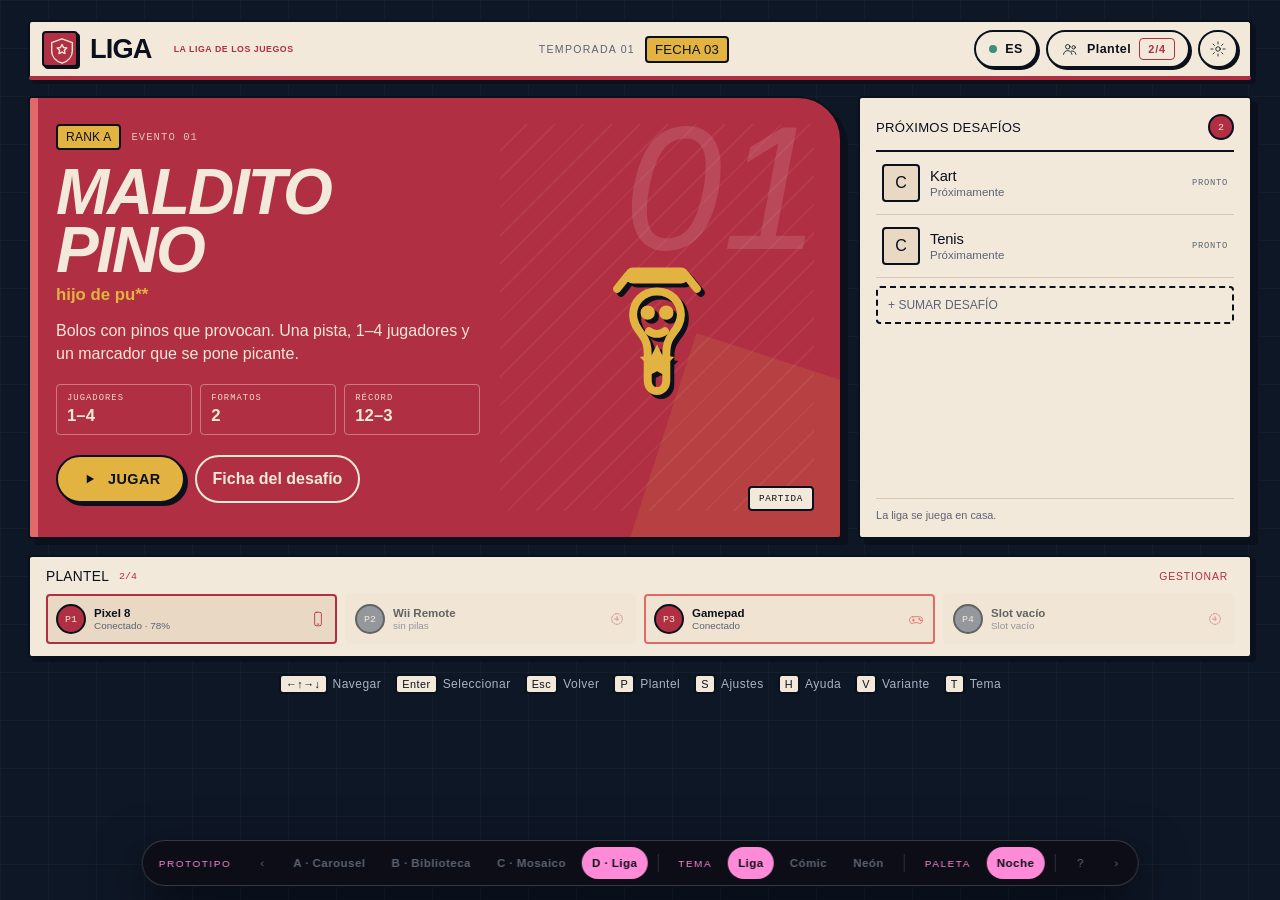
==== commit f9bdd667: "prototype: replace LIGA palette with night/day crimson-gold-jade" ====
--- a/prototype/launcher/index.html
+++ b/prototype/launcher/index.html
@@ -7,7 +7,7 @@
     <title>Toxinator 3 — Launcher prototype</title>
     <link rel="stylesheet" href="./styles.css" />
   </head>
-  <body class="theme-liga">
+  <body class="theme-liga palette-noche">
     <div id="app"></div>
     <div id="proto-bar" aria-label="Selector de variante del prototipo"></div>
     <noscript>Este prototipo necesita JavaScript.</noscript>
--- a/prototype/launcher/styles.css
+++ b/prototype/launcher/styles.css
@@ -3200,26 +3200,34 @@
 
 body.theme-liga {
   color-scheme: light;
-  --bg: #f3f5ff;
-  --bg-2: #e8ecff;
+  --bg: #f2f1ec;
+  --bg-2: #e7e6df;
   --panel: #ffffff;
-  --panel-2: #eef1ff;
-  --line: #11121a;
-  --text: #11121a;
-  --muted: #5b6178;
-  --paper-muted: #5b6178;
-  --accent: #1f4bff;
-  --warm: #ffd52e;
-  --green: #2ee6c8;
-  --red: #ff4f5e;
+  --panel-2: #f5f4ef;
+  --line: #151a20;
+  --text: #151a20;
+  --muted: #5b6475;
+  --paper-muted: #5b6475;
+  --accent: #b02f42;
+  --warm: #d6a23a;
+  --green: #2e7d6e;
+  --red: #c94f4f;
+  --court-line: #151a2008;
+  --overlay: rgba(21, 26, 32, 0.45);
+  --line-soft: #dcdad2;
+  --surface-2: #f7f6f2;
+  --on-accent: #fff8f0;
+  --on-accent-muted: #f6e7d9;
+  --on-accent-faint: #f1d7c9;
+  --error-soft: #f7e1e3;
   --radius: 4px;
   --shadow: 0 18px 50px rgba(17, 18, 26, 0.12);
   --font-ui: "IBM Plex Sans", "Liberation Sans", sans-serif;
   --font-display: "Archivo Black", "Nimbus Sans Narrow", "Liberation Sans", sans-serif;
   background-color: var(--bg);
   background-image:
-    linear-gradient(#1f4bff08 1px, transparent 1px),
-    linear-gradient(90deg, #1f4bff08 1px, transparent 1px);
+    linear-gradient(var(--court-line) 1px, transparent 1px),
+    linear-gradient(90deg, var(--court-line) 1px, transparent 1px);
   background-size: 48px 48px;
   color: var(--text);
 }
@@ -3432,7 +3440,7 @@
 body.theme-liga .featured-desc {
   max-width: 54ch;
   margin: 14px 0 0;
-  color: #dce4ff;
+  color: var(--on-accent-muted);
   line-height: 1.45;
 }
 
@@ -3452,7 +3460,7 @@
 
 body.theme-liga .featured-stats span {
   display: block;
-  color: #b9c6ff;
+  color: var(--on-accent-faint);
   font-family: "IBM Plex Mono", "Liberation Mono", monospace;
   font-size: 0.55rem;
   letter-spacing: 0.12em;
@@ -3605,7 +3613,7 @@
   gap: 10px;
   align-items: center;
   padding: 12px 6px;
-  border-bottom: 1px solid #dce2f7;
+  border-bottom: 1px solid var(--line-soft);
   text-align: left;
   transition: background 150ms ease;
 }
@@ -3688,7 +3696,7 @@
 body.theme-liga .ladder-note {
   margin: 10px 0 0;
   padding-top: 10px;
-  border-top: 1px solid #dce2f7;
+  border-top: 1px solid var(--line-soft);
   color: var(--muted);
   font-size: 0.68rem;
 }
@@ -3745,7 +3753,7 @@
   min-width: 0;
   padding: 8px;
   color: var(--line);
-  background: #f7f8ff;
+  background: var(--surface-2);
   border: 2px solid transparent;
   border-radius: 4px;
   text-align: left;
@@ -3904,7 +3912,7 @@
 }
 
 body.theme-liga .tile.selected .tile-label .sub {
-  color: #dce4ff;
+  color: var(--on-accent-muted);
 }
 
 body.theme-liga .tile .tile-label .title,
@@ -4019,7 +4027,7 @@
 /* overlays */
 
 body.theme-liga .overlay {
-  background: rgba(11, 21, 51, 0.56);
+  background: var(--overlay);
 }
 
 body.theme-liga .panel {
@@ -4087,7 +4095,7 @@
 body.theme-liga .players-summary,
 body.theme-liga .meta-item {
   color: var(--line);
-  background: #f7f8ff;
+  background: var(--surface-2);
   border: 2px solid var(--line);
   border-radius: 4px;
 }
@@ -4142,7 +4150,7 @@
 
 body.theme-liga .error-icon {
   color: var(--red);
-  background: #ffe9ec;
+  background: var(--error-soft);
   border: 2px solid var(--red);
 }
 
@@ -4181,11 +4189,11 @@
 }
 
 body.theme-liga .off-screen p {
-  color: #b9c6ff;
+  color: var(--on-accent-faint);
 }
 
 body.theme-liga .spinner {
-  border-color: #b9c6ff;
+  border-color: var(--on-accent-faint);
   border-top-color: var(--warm);
 }
 
@@ -4289,3 +4297,52 @@
 body.theme-liga .launch-art svg {
   filter: drop-shadow(3px 3px 0 var(--line));
 }
+
+/* LIGA · NOCHE */
+
+body.palette-noche {
+  color-scheme: dark;
+  --bg: #0e1726;
+  --bg-2: #131f31;
+  --panel: #f2e9da;
+  --panel-2: #e8d8c4;
+  --line: #0a111c;
+  --text: #f2e9da;
+  --muted: #5b6475;
+  --paper-muted: #5b6475;
+  --accent: #b02f42;
+  --warm: #e3b341;
+  --green: #3e8e7e;
+  --red: #e06a6a;
+  --court-line: #f2e9da08;
+  --overlay: rgba(3, 7, 13, 0.72);
+  --line-soft: #d8c7b2;
+  --surface-2: #f0e3d2;
+  --on-accent: #fff8f0;
+  --on-accent-muted: #f6e7d9;
+  --on-accent-faint: #f1d7c9;
+  --error-soft: #f7e1e3;
+  background-color: var(--bg);
+  background-image:
+    linear-gradient(var(--court-line) 1px, transparent 1px),
+    linear-gradient(90deg, var(--court-line) 1px, transparent 1px);
+}
+
+body.palette-noche .hints {
+  color: #a8b3c4;
+}
+
+body.palette-noche .hints kbd {
+  color: var(--line);
+  background: var(--panel);
+  border-color: var(--line);
+}
+
+body.palette-noche .off-screen p {
+  color: #c9b79e;
+}
+
+body.palette-noche .spinner {
+  border-color: var(--line-soft);
+  border-top-color: var(--accent);
+}
